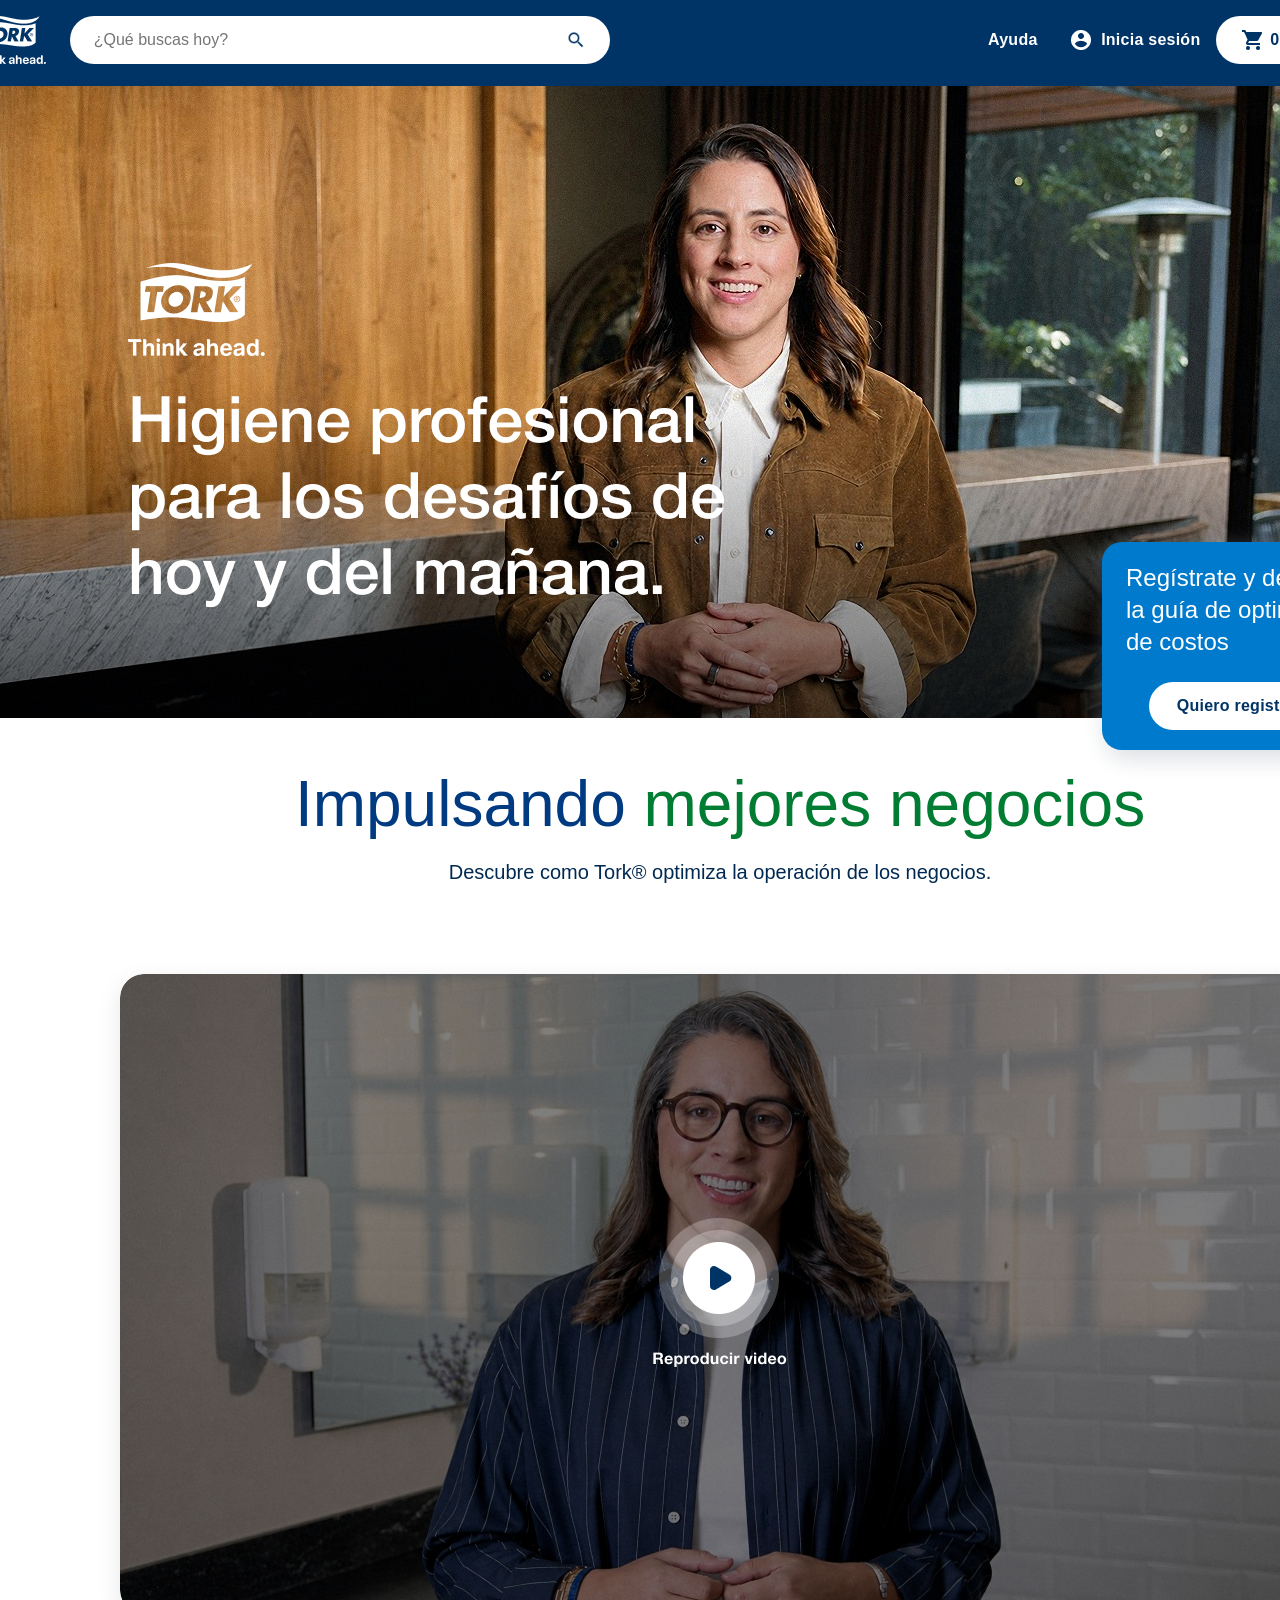
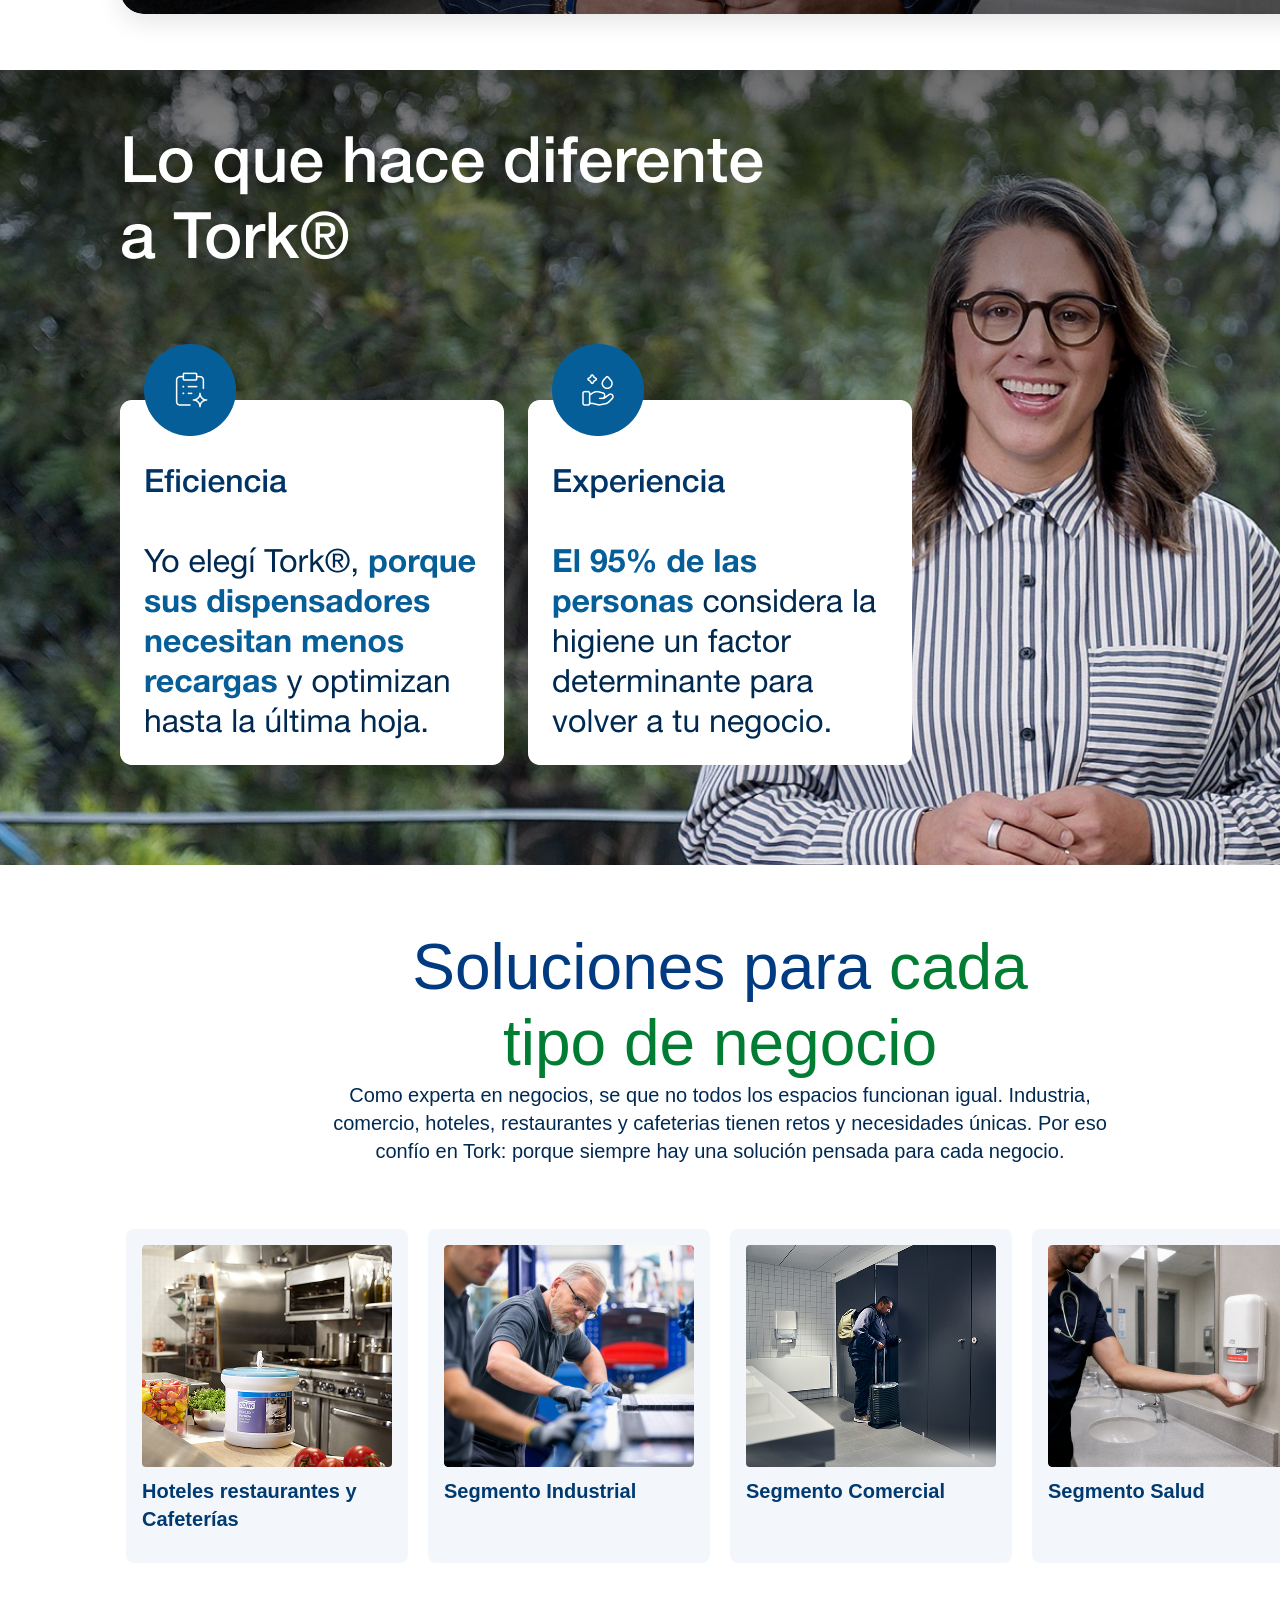
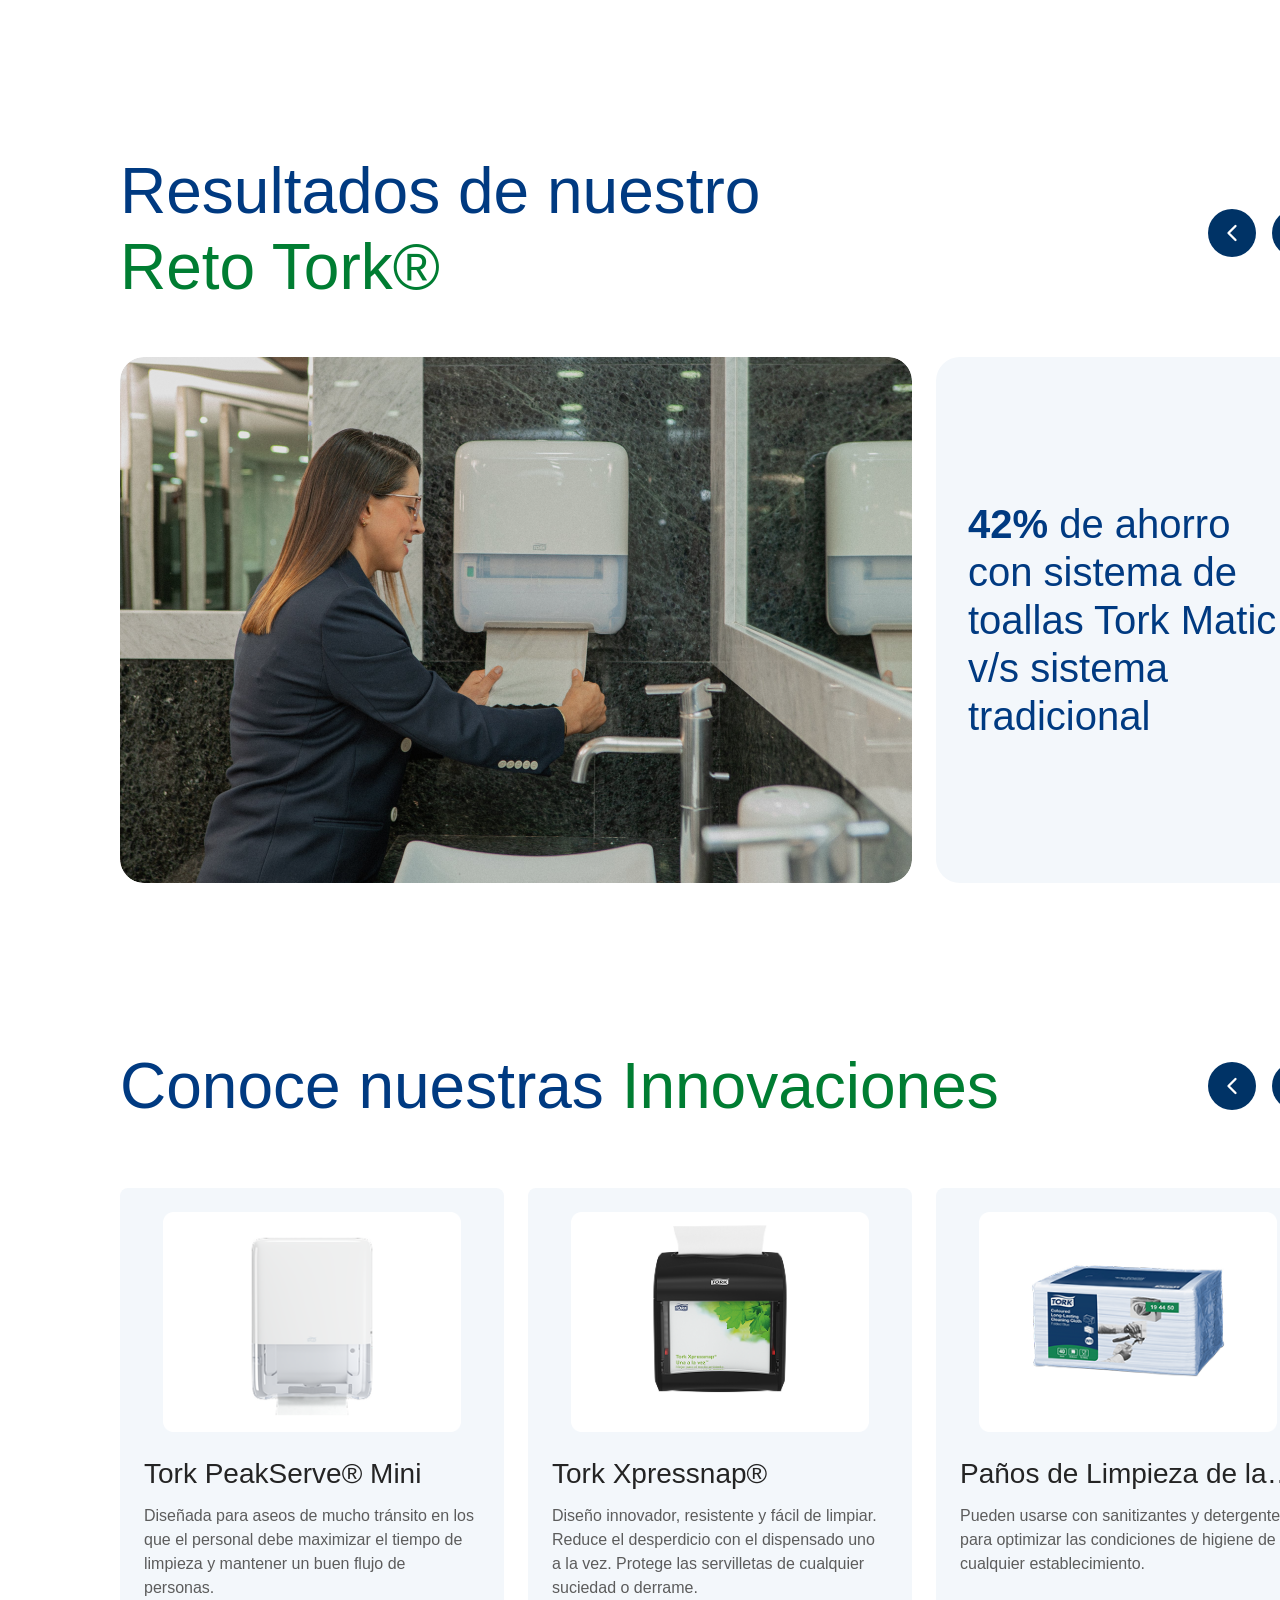
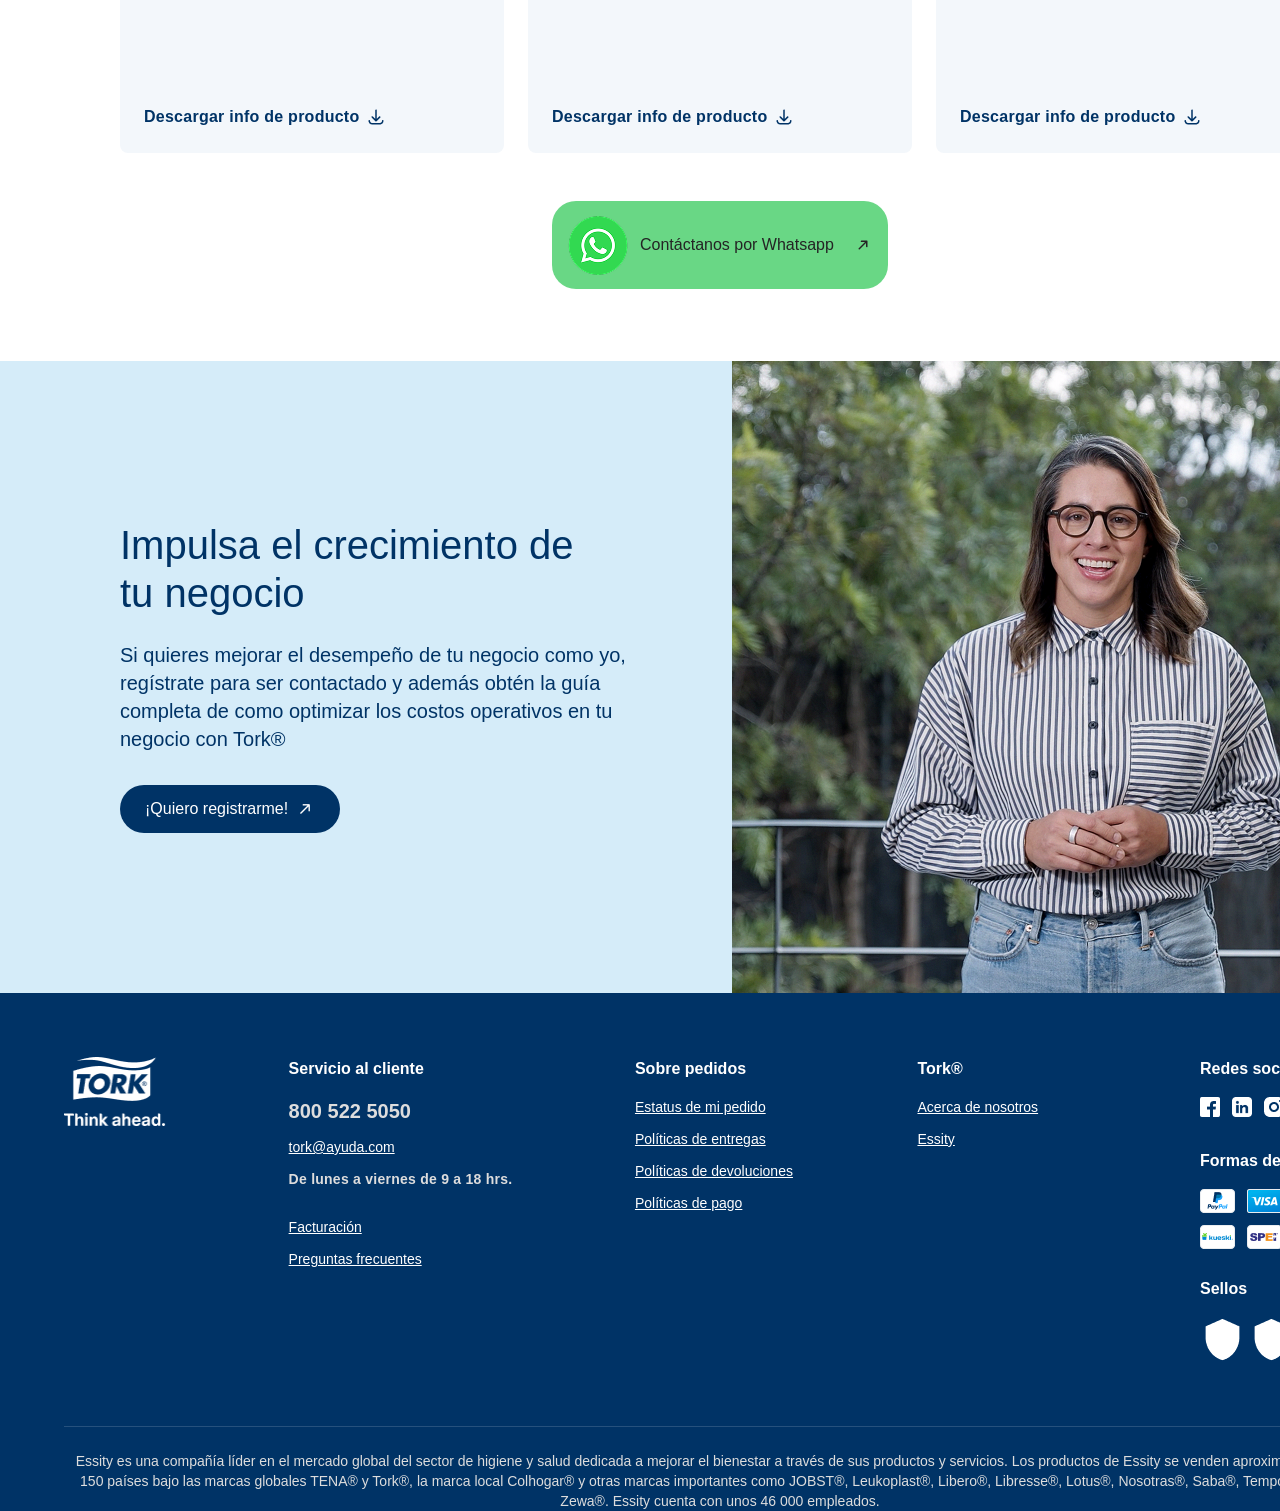
==== index.html @ 1958d0df "estoy adaptando el headear para dispositivos moviles con css" ====
<!DOCTYPE html>
<html lang="es">
<head>
    <meta charset="UTF-8">
    <meta name="viewport" content="width=device-width, initial-scale=1.0">
    <title>Tork®</title>
    <link rel="stylesheet" href="css/styles.css">
</head>

<body>
  <div class="page-wrapper">
    
    <header class="main-header">
      <div class="header-container">
        
        <button class="menu-btn" aria-label="Abrir menú">
      <img src="assets/menu.png" alt="menu">
     </button>
        <a href="#" class="logo-container">
          <img src="assets/Union.png" alt="Tork Logo" class="logo-img logo-desktop">
          <img src="assets/Logotipo.png" alt="Tork" class="logo-img logo-mobile">
        </a>


        <div class="search-bar">
          <input type="text" placeholder="¿Qué buscas hoy?">
          <button type="button" class="search-btn"></button>
          <img src="assets/search.png" class="search-icon-img">
        </div>

        <nav class="header-actions">
          <a href="#ayuda" class="action-link help-link">Ayuda</a>
              <a href="#login" class="action-link login-link">
        <img src="assets/account_circle.png" alt="User"class="login-icon-img"><span>Inicia sesión</span></a>
          <a href="#carrito" class="cart-btn">
            <img src="assets/Vector.png" alt="Cart" class="cart-icon-img">
            <span class="cart-count">0</span>
          </a>
        </nav>
      </div>
    </header>

    <main>
      <h1 class="visually-hidden">Tork-Higiene profesional para los desafíos de hoy y del mañana</h1>

   <div class="countdown-mobile">
    <p class="countdown-mobile__text">
        Regístrate y descarga la guía de optimización de costos
    </p>

    <a href="#" class="countdown-mobile__btn">
        Quiero registrarme
    </a>
</div>
<section class="hero-section">
    <div class="hero-container">

        <img src="assets/Group 1.png"
        alt="Hero"
        class="hero-img hero-desktop">

        <img src="assets/media1movil.png"
        alt="Hero móvil"
        class="hero-img hero-mobile">

    </div>
</section>

        <div class="countdown-card">
          <p class="countdown-text">Regístrate y descarga la guía de optimización de costos</p>
          <a href="#" class="btn-register btn-registrer"><span>Quiero registrarme</span></a>
        </div>

      <section class="video-section">
        <div class="video-container-box">
          
          <div class="intro-text-block">
            <h2 class="intro-title">Impulsando <span class="highlight-green">mejores negocios</span></h2>
            <p class="intro-subtitle">Descubre como Tork® optimiza la operación de los negocios.</p>
          </div>

          <div class="video-image-wrapper">
            <img src="assets/video.png" alt="Video Tork" class="video-thumbnail">
          </div>

        </div>
      </section>

      <!-- 3. FEATURES SECTION -->
      <section class="features-section">
        <div class="features-container">
          <img src="assets/[3] modulo.png" alt="Lo que hace diferente a Tork" class="features-img">
        </div>
      </section>

      <!-- 4. SOLUTIONS SECTION -->
      <section class="solutions-section">
        <div class="solutions-container">
          <div class="solutions-header">
            <h2 class="solutions-title">Soluciones para <span class="text-green">cada <br> tipo de negocio</span></h2>
            <p class="solutions-subtitle">
              Como experta en negocios, se que no todos los espacios funcionan igual. Industria, comercio, hoteles, restaurantes y cafeterias tienen retos y necesidades únicas. Por eso confío en Tork: porque siempre hay una solución pensada para cada negocio.
            </p>
          </div>
          <div class="solutions-grid" aria-label="Segmentos de negocio">
            <article class="solution-card">
              <img class="solution-card__image" src="assets/Segmento HoReCa 1.png" alt="Cocina profesional con dispensador Tork">
              <h3>Hoteles restaurantes y Cafeterías</h3>
            </article>
            <article class="solution-card">
              <img class="solution-card__image" src="assets/img.png" alt=" Operario trabajando en un segmento industrial">
              <h3>Segmento Industrial</h3>
            </article>
            <article class="solution-card">
              <img class="solution-card__image" src="assets/Segmento Comercial 3.png" alt="Baño de un negocio comercial">
              <h3>Segmento Comercial</h3>
            </article>
            <article class="solution-card">
              <img class="solution-card__image" src="assets/LimpiarManos.png" alt="Profesional de salud usando un dispensador">
              <h3>Segmento Salud</h3>
            </article>
          </div>
        </div>
      </section>
            
      <!-- 5. RESULTS SECTION -->
<section class="results-section">
  <div class="results-container">
    <div class="results-header">
      <h2 class="results-title">Resultados de nuestro<br><span>Reto Tork®</span></h2>
      <div class="results-controls" aria-label="Controles de resultados">
        <button class="results-control" type="button" aria-label="Resultado anterior">
          <svg class="results-control-icon" viewBox="0 0 24 24" fill="none">
            <path d="M15 18L9 12L15 6" stroke="currentColor" stroke-width="2" stroke-linecap="round" stroke-linejoin="round"/>
          </svg>
        </button>
        <button class="results-control results-control--next" type="button" aria-label="Resultado siguiente">
          <svg class="results-control-icon" viewBox="0 0 24 24" fill="none">
            <path d="M15 18L9 12L15 6" stroke="currentColor" stroke-width="2" stroke-linecap="round" stroke-linejoin="round"/>
          </svg>
        </button>
      </div>
    </div>

    <article class="results-card" id="resultsCard">
      <img class="results-card-image" id="resultsImage" src="assets/ResultadosImagen.png" alt="Persona usando un dispensador Tork en un baño">
      <div class="results-card-content" id="resultsContent">
        <p><strong>42%</strong> de ahorro<br>con sistema de<br>toallas Tork Matic<br>v/s sistema<br>tradicional</p>
      </div>
    </article>
  </div>
</section>

<!-- 6. INNOVATIONS SECTION -->
<section class="innovations-section">
  <div class="innovations-container">
    <div class="innovations-header">
      <h2 class="innovations-title">Conoce nuestras <span class="text-green">Innovaciones</span></h2>
      <div class="innovations-controls" aria-label="Controles de innovaciones">
        <button class="innovations-control" type="button" aria-label="Anterior">
          <svg class="innovations-control-icon" viewBox="0 0 24 24" fill="none">
            <path d="M15 18L9 12L15 6" stroke="currentColor" stroke-width="2" stroke-linecap="round" stroke-linejoin="round"/>
          </svg>
        </button>
        <button class="innovations-control innovations-control--next" type="button" aria-label="Siguiente">
          <svg class="innovations-control-icon" viewBox="0 0 24 24" fill="none">
            <path d="M15 18L9 12L15 6" stroke="currentColor" stroke-width="2" stroke-linecap="round" stroke-linejoin="round"/>
          </svg>
        </button>
      </div>
    </div>
    
    <div class="innovations-viewport">
    <div class="innovations-grid">
      <article class="innovation-card">
        <img class="innovation-card__image" src="assets/TorkPeakServe.png" alt="Tork PeakServe Mini">
        <h3 class="innovation-card__title">Tork PeakServe® Mini</h3>
        <p class="innovation-card__desc">Diseñada para aseos de mucho tránsito en los que el personal debe maximizar el tiempo de limpieza y mantener un buen flujo de personas.</p>
        <a href="#" class="innovation-card__link">
          Descargar info de producto
          <img src="assets/Download, Save, Upload.png" alt="" class="innovation-card__link-icon">
        </a>
      </article>

      <article class="innovation-card">
        <img class="innovation-card__image" src="assets/XpressnapR.png" alt="Tork Xpressnap">
        <h3 class="innovation-card__title">Tork Xpressnap®</h3>
        <p class="innovation-card__desc">Diseño innovador, resistente y fácil de limpiar. Reduce el desperdicio con el dispensado uno a la vez. Protege las servilletas de cualquier suciedad o derrame.</p>
        <a href="#" class="innovation-card__link">
          Descargar info de producto
          <img src="assets/Download, Save, Upload.png" alt="" class="innovation-card__link-icon">
        </a>
      </article>

      <article class="innovation-card">
        <img class="innovation-card__image" src="assets/PañosLimpieza.png" alt="Paños de limpieza de larga duración">
        <h3 class="innovation-card__title">Paños de Limpieza de larga duración</h3>
        <p class="innovation-card__desc">Pueden usarse con sanitizantes y detergentes para optimizar las condiciones de higiene de cualquier establecimiento.</p>
        <a href="#" class="innovation-card__link">
          Descargar info de producto
          <img src="assets/Download, Save, Upload.png" alt="" class="innovation-card__link-icon">
        </a>
      </article>

      <article class="innovation-card">
        <img class="innovation-card__image" src="assets/DispensadorDeJabones.png" alt="Dispensador de jabones">
        <h3 class="innovation-card__title">Dispensador de jabones</h3>
        <p class="innovation-card__desc">Puede utilizarse con una gran variedad de jabones y sanitizantes Tork® que vienen en higiénicos envases sellados para satisfacer las necesidades de nuestros clientes.</p>
        <a href="#" class="innovation-card__link">
          Descargar info de producto
          <img src="assets/Download, Save, Upload.png" alt="" class="innovation-card__link-icon">
        </a>
      </article>

      <article class="innovation-card">
  <img class="innovation-card__image" src="assets/OptiServe.png" alt="Tork OptiServe">
  <h3 class="innovation-card__title">Tork OptiServe®</h3>
  <p class="innovation-card__desc">Su sistema sin core minimiza el desperdicio, simplifica la reposición y optimiza el almacenamiento y transporte. Menos interrupciones, menos residuos, más agilidad operativa.</p>
  <a href="#" class="innovation-card__link">
    Descargar info de producto
    <img src="assets/Download, Save, Upload.png" alt="" class="innovation-card__link-icon">
  </a>
</article>


    </div>
  </div>

    <a href="https://wa.me/" target="_blank" class="whatsapp-btn">
      <img src="assets/image 1.png" alt="" class="whatsapp-btn__icon">
      <span>Contáctanos por Whatsapp</span>
      <img src="assets/Arrow.png" alt="" class="whatsapp-btn__arrow">
    </a>
  </div>
</section>

  <!-- 7. GROWTH / REGISTER SECTION -->
<section class="growth-section">
  <div class="growth-text" id="growthFormState">
    <h2 class="growth-title">Impulsa el crecimiento de<br>tu negocio</h2>
    <p class="growth-desc">Si quieres mejorar el desempeño de tu negocio como yo, regístrate para ser contactado y además obtén la guía completa de como optimizar los costos operativos en tu negocio con Tork®</p>
    <a href="#" class="growth-cta" id="growthCtaBtn">
      <span class="growth-cta__text">¡Quiero registrarme!</span>
      <img src="assets/up-right.png" alt="" class="growth-cta__arrow">
    </a>
  </div>

  <div class="growth-text growth-text--thanks" id="growthThanksState" hidden>
    <h2 class="growth-title">¡Gracias por<br>registrarte!</h2>
  </div>

  <div class="growth-image-wrapper">
    <img src="assets/Foto Artículo Registro. 1@2x.png" alt="Persona sonriendo, fondo con vegetación" class="growth-image">
  </div>

  <div class="growth-overlay" id="growthOverlay" hidden>
    <div class="growth-modal" id="growthModal">
      <button type="button" class="growth-modal__close" id="growthModalClose" aria-label="Cerrar">&times;</button>

      <h3 class="growth-modal__title">Completa tus datos para acceder al contenido completo.</h3>

      <form class="growth-form" id="growthForm">
        <div class="growth-form__row">
          <label class="growth-form__field">
            <input type="text" name="nombre" id="fieldNombre" placeholder="Nombre" required>
            <small class="growth-form__error" id="errorNombre"></small>
          </label>
          <label class="growth-form__field">
            <input type="text" name="apellido" id="fieldApellido" placeholder="Apellido" required>
            <small class="growth-form__error" id="errorApellido"></small>
          </label>
        </div>

        <label class="growth-form__field growth-form__field--full">
            <input
             type="tel"
            name="celular"
            id="fieldCelular"
            placeholder="Celular"
            inputmode="numeric"
            pattern="[0-9]*"
            maxlength="15"
            required
            >
          <small class="growth-form__error" id="errorCelular"></small>
        </label>

        <label class="growth-form__field growth-form__field--full">
          <input type="email" name="email" id="fieldEmail" placeholder="Correo empresarial" required>
          <small class="growth-form__error" id="errorEmail"></small>
        </label>

        <label class="growth-form__checkbox">
          <input type="checkbox" id="fieldHabeasData" required>
          <span>Al enviar el formulario, acepto la política de <a href="#" target="_blank">Habeas Data</a></span>
        </label>

        <button type="submit" class="growth-form__submit">
          Registrarme
          <img src="assets/up-right.png" alt="" class="growth-form__submit-arrow">
        </button>
      </form>
    </div>
  </div>
</section>
    
    </main>

    <footer class="main-footer">
  <div class="footer-top">
    <div class="footer-brand">
      <img src="assets/Module Logo2.png" alt="Tork Logo" class="footer-logo">
    </div>

    <div class="footer-column">
      <h4 class="footer-column__title">Servicio al cliente</h4>
      <p class="footer-phone">800 522 5050</p>
      <a href="mailto:tork@ayuda.com" class="footer-link">tork@ayuda.com</a>
      <p class="footer-hours">De lunes a viernes de 9 a 18 hrs.</p>
      <a href="#" class="footer-link footer-link--spaced">Facturación</a>
      <a href="#" class="footer-link">Preguntas frecuentes</a>
    </div>

    <div class="footer-column">
      <h4 class="footer-column__title">Sobre pedidos</h4>
      <a href="#" class="footer-link">Estatus de mi pedido</a>
      <a href="#" class="footer-link">Políticas de entregas</a>
      <a href="#" class="footer-link">Políticas de devoluciones</a>
      <a href="#" class="footer-link">Políticas de pago</a>
    </div>

    <div class="footer-column">
      <h4 class="footer-column__title">Tork®</h4>
      <a href="#" class="footer-link">Acerca de nosotros</a>
      <a href="#" class="footer-link">Essity</a>
    </div>

    <div class="footer-column">
      <h4 class="footer-column__title">Redes sociales</h4>
      <div class="footer-social">
        <a href="#" aria-label="Facebook"><img src="assets/Facebook.png" alt="Facebook"></a>
        <a href="#" aria-label="LinkedIn"><img src="assets/Linkedln.png" alt="LinkedIn"></a>
        <a href="#" aria-label="Instagram"><img src="assets/Instagram.png" alt="Instagram"></a>
      </div>

      <h4 class="footer-column__title footer-column__title--spaced">Formas de pago</h4>
      <div class="footer-payments">
        <img src="assets/Card_Paypal.png" alt="PayPal">
        <img src="assets/Visa.png" alt="Visa">
        <img src="assets/Frame.png" alt="Mastercard">
        <img src="assets/Amex.png" alt="American Express">
      </div>
        <div class="footer-payments footer-payments--spaced">
    <img src="assets/Kueski.png" alt="Kueski">
    <img src="assets/SPEI.png" alt="SPEI">
    <img src="assets/Oxxo Pay.png" alt="OXXO Pay">
    <img src="assets/Mercado_pago.png" alt="Mercado Pago">
  </div>

  <h4 class="footer-column__title footer-column__title--spaced">Sellos</h4>
  <div class="footer-seals">
    <img src="assets/shield.png" alt="Sello de confianza 1">
    <img src="assets/shield.png" alt="Sello de confianza 2">
    <img src="assets/shield.png" alt="Sello de confianza 3">
  </div>
    </div>
  </div>

<div class="footer-bottom">
  <p class="footer-copy">Essity es una compañía líder en el mercado global del sector de higiene y salud dedicada a mejorar el bienestar a través de sus productos y servicios. Los productos de Essity se venden aproximadamente en 150 países bajo las marcas globales TENA® y Tork®, la marca local Colhogar® y otras marcas importantes como JOBST®, Leukoplast®, Libero®, Libresse®, Lotus®, Nosotras®, Saba®, Tempo®, Vinda® y Zewa®. Essity cuenta con unos 46 000 empleados.</p>
</div>
</footer>
  </div> 

  <script src="js/app.js"></script>
</body>
</html>
---- css/styles.css ----
:root {
  --primary-blue: #003366; 
  --text-white: #ffffff;
  --text-gray: #dddddd;
  --bg-light: #f8f9fa;
  --transition: all 0.3s ease;
  --page-max-width: 1440px;
  --header-height: 86px;
  --gutter-desktop: 0px;
}

* {
  margin: 0;
  padding: 0;
  box-sizing: border-box;
}
.visually-hidden {
  position: absolute;
  width: 1px;
  height: 1px;
  padding: 0;
  margin: -1px;
  overflow: hidden;
  clip: rect(0, 0, 0, 0);
  white-space: nowrap;
  border: 0;
}
html,
body{
  width: 100%;
  min-height: 100%;
  background-color: var(--primary-blue);
  font-family: 'Helvetica Neue', Helvetica, Arial, sans-serif;
}
font

body {
  margin: 0;
  padding: 0;
  min-height: 100vh;
  overflow-x: hidden;
}



.page-wrapper {
  width: 100%;
  min-width: var(--page-max-width);
  max-width: var(--page-max-width);
  min-height: 100vh;
  position: relative;
  background-color: var(--primary-blue);
  overflow: visible;
  margin: 0 auto;
}

/* ==================
   ESTILOS DEL HEADER
   ================== */

  
   .main-header {
  position: fixed;
  top: 0;
  left: 50%;
  transform: translateX(-50%);
  width: var(--page-max-width);
  height: var(--header-height);
  background-color: var(--primary-blue);
  z-index: 1000;
  opacity: 1;
  margin: 0;
}

.header-container{
    width:100%;
    height:56px;
    padding:8px 16px;

    display:flex;
    align-items:center;

    position:relative;
}


.logo-container {
  position: absolute;
  top: 16px;
  left: 3.8%;
  display: inline-block;
  line-height: 0;
}

.logo-img {
width: 71px;
height: 48px;
object-fit: contain;
opacity: 1;
}

.search-bar {
  position: absolute;
  top: 16px;
  left: 10.4%;;
  width: 37.5%;
  max-width: 540px;
  height: 48px;
  background-color: #FFFFFF;
  border-radius: 48px;
  padding: 12px 24px;
  display: flex;
  justify-content: space-between;
  align-items: center;
  opacity: 1;
}

.search-bar input {
  border: none;
  outline: none;
  width: 85%;
  font-size: 1rem;
  color: #8F8F8F;
  background: transparent;
}

.search-icon-img {
width: 20px;
height: 20px;
object-fit: contain;
}

.search-btn {
  background: none;
  border: none;
  cursor: pointer;
  font-size: 1.1rem;
  color: var(--primary-blue);
  display: flex;
  align-items: center;
  justify-content: center;
}


.header-actions {
  position: absolute;
  top: 16px;
  right: 3.8%;
  display: flex;
  align-items: center;
}

.action-link {
  height: 48px;
  opacity: 1;
  border-radius: 100px;
  padding: 12px 16px;
  color: var(--text-white);
  text-decoration: none;
  font-family: 'Helvetica Neue', Helvetica, Arial, sans-serif;
  font-weight: 700;
  font-size: 16px;
  line-height: 24px;
  letter-spacing: 0.25px;
  white-space: nowrap;
  display: flex;
  align-items: center;
  justify-content: center;
  transition: var(--transition);
}


.action-link.help-link {
  width: 81px;
}

.action-link.login-link {
  width: 163px;
  gap: 8px;
}
.action-link:hover {
  background-color: rgba(255, 255, 255, 0.1);
}

.login-icon-img {
  width: 24px;
  height: 24px;
  object-fit: contain;
}

.action-link.login-link {
  width: 163px;
  gap: 8px;
  padding: 12px 12px;
}

.cart-btn {
  width: 89px;
  height: 48px;
  opacity: 1;
  background-color: #FFFFFF;
  border-radius: 100px;
  padding: 12px 24px;
  gap: 8px;
  text-decoration: none;
  color: var(--primary-blue);
  display: flex;
  align-items: center;
  justify-content: center;
  transition: var(--transition);
}

.cart-icon-img {
  width: 20px;
  height: 20px;
  object-fit: contain;
}

.cart-count {
  font-family: 'Helvetica Neue', Helvetica, Arial, sans-serif;
  font-weight: 700;
  font-size: 16px;
  line-height: 24px;
}

.cart-btn:hover {
  background-color: #FFFFFF;
}

.hero-section {
  position: relative;
  width: 100%;
  margin-top: var(--header-height);
  display: flex;
  justify-content: center;
  background-color: var(--primary-blue);
  overflow: visible;
}

.hero-container {
  position: relative;
  width: 100%;
  max-width: 1440px;
  min-height: 632px;
  line-height: 0;
}

.hero-img {
  display: block;
  width: var(--page-max-width);
  height: 632px;
  margin: 0 auto;
  object-fit: cover;
}


/* ===================
  TARJETA DE REGISTRO 
   =================== */
.countdown-card {
  position: absolute;
  width: 298px;
  height: 208px;
  top: 456px;
  left: 1102px;
  opacity: 1;
  border-radius: 20px;
  background: #007ACC;
  padding-top: 20px;
  padding-right: 24px;
  padding-bottom: 20px;
  padding-left: 24px;
  box-shadow: 6px 6px 24px 0px #E3F0FF52, 
              6px 6px 24px 0px #00000029;
  display: flex;
  flex-direction: column;
  align-items: flex-start;
  justify-content: space-between;
  z-index: 10;
  box-sizing: border-box;
}

.countdown-text {
  width: 250px;
  height: 96px;
  color: var(--text-white);
  font-family: 'Helvetica Neue', Helvetica, Arial, sans-serif;
  font-weight: 400;
  font-size: 24px;
  line-height: 32px;
  letter-spacing: 0%;
  text-align: left;
  margin: 0;
}

.btn-registrer {
  width: 204px;
  height: 48px;
  opacity: 1;
  border-radius: 28px;
  background: #FFFFFF;
  padding-top: 12px;
  padding-right: 16px;
  padding-bottom: 12px;
  padding-left: 16px;
  text-decoration: none;
  display: inline-flex;
  align-items: center;
  justify-content: center;
  margin: 0 auto;
  cursor: pointer;
}


.btn-registrer span {
  display: inline-block;
  width: 149px;
  height: 24px;
  line-height: 24px;
  text-align: center;
  color: #003366;
  font-family: 'Helvetica Neue', Helvetica, Arial, sans-serif;
  font-weight: 700;
  font-size: 16px;
  letter-spacing: 0.25px;
}

/* ============================
  SECCIÓN VIDEO & TEXTO INTRO
   ============================== */

  .video-section {
  width: 100%;
  background-color: #ffffff;
  display: flex;
  justify-content: center;
  padding: 0 0 56px 0; 
}

.video-container-box {
  width: 100%;
  max-width: 1440px; 
  display: flex;
  flex-direction: column;
  align-items: center;
  padding: 48px 24px 0 24px;
}

.intro-text-block {
  text-align: center;
  margin-bottom: 40px; 
}

.intro-title {
  font-weight: 500;
  font-style: Medium; 
  font-size: 64px;
  line-height: 76px;
  letter-spacing: 0%;
  text-align: center;
  color: #003A81; 
  margin-bottom: 8px;
}

.intro-title .highlight-green {
  font-weight: 500;
  font-style: Medium;
  font-size: 64px;
  line-height: 76px;
  letter-spacing: 0%;
  text-align: center;
  color: #007D32; 
  background: none;
  display: inline;
  padding: 0;
}

.intro-subtitle {
font-family: 'Helvetica Neue', Helvetica, Arial, sans-serif;
  font-weight: 400;
  font-size: 20px;
  line-height: 28px;
  letter-spacing: 0%;
  text-align: center;
  color: #002952; 
  opacity: 1;
  width: 100%;
  max-width: 889px; 
  margin: 16px auto 0 auto; 
  display: block;
}

/* ========================
  CONTENEDOR DE LA IMAGEN 
   ======================== */
.video-image-wrapper {
  width: 100%;
  max-width: 1200px;
  height: 640px;    
  margin: 48px auto 0 auto; 
  border-radius: 24px; 
  opacity: 1;          
  overflow: hidden;    
  box-shadow: 0px 8px 24px rgba(0, 0, 0, 0.1); 
}

.video-thumbnail {
  display: block;
  width: 100%;
  height: 100%;
  object-fit: cover; 
}

/* =================
  SECCIÓN: FEATURES 
   ================= */
.features-section {
  width: 100%;
  height: 795px;             
  background: #F3F7FB;       
  display: flex;
  justify-content: center;
  align-items: center;       
  opacity: 1;                
}

.features-container {
  width: 100%;
  max-width: 1440px;         
  height: 100%;
  display: flex;
  justify-content: center;
  align-items: center;
}

.features-img {
  display: block;
  width: 100%;
  height: 100%;
  object-fit: cover;         
}

/* ==================
  SECCIÓN: SOLUTIONS
   ================== */
.solutions-section {
  width: 100%;
  height: 838px;             
  background-color: #ffffff;
  display: flex;
  justify-content: center;
  align-items: flex-start;
  padding: 64px 0 72px;              
}

.solutions-container {
  width: 100%;
  max-width: 1440px;
  display: flex;
  flex-direction: column;
  align-items: center;
  padding: 0 120px;
}

.solutions-header {
  text-align: center;
  width: 100%;
  max-width: 792px;
  margin-bottom: 64px;
  display: flex;
  flex-direction: column;
  align-items: center;
}

.solutions-title {
  max-width: 792px;
  font-family: 'Helvetica Neue', Helvetica, Arial, sans-serif;
  font-style: medium;
  font-weight: 500;
  font-size: 64px;
  line-height: 76px;
  letter-spacing: 0;
  align-items: center;
  color: #003A81;            
  margin-bottom: 0;
}

.solutions-title .text-green {
  color: #007D32; 
}

.solutions-subtitle {
  max-width: 888px;
  font-family: 'Helvetica Neue', Helvetica, Arial, sans-serif;
  font-weight: 400;
  font-size: 20px;
  line-height: 28px;
  letter-spacing: 0;
  text-align: center;
  color: #002952; 
  margin: 0;
}

.solutions-grid {
  width: 100%;
  max-width: 1188px;
  display: grid;
  grid-template-columns: repeat(4, 282px);
  gap: 20px;
  justify-content: center;
}

.solution-card {
  width: 282px;
  height: 334px;
  background: #f3f7fb;
  border-radius: 8px;
  padding: 16px 16px 24px;
  display: flex;
  flex-direction: column;
  gap: 10px;
}

.solution-card__image {
  display: block;
  width: 250px;
  height: 222px;
  border-radius: 4px;
  object-fit: cover;
  background-color: #dfeaf5;
}

.solution-card h3 {
  font-family: 'Helvetica Neue', Helvetica, Arial, sans-serif;
  font-size: 20px;
  font-weight: 700;
  line-height: 28px;
  color: #003a70;
  margin: 0;
}

/* ==================
  SECCIÓN: RESULTS
   ================== */
.results-section {
  width: 100%;
  height: 883px;
  background-color: #ffffff;
  display: flex;
  justify-content: center;
  padding: 50px 0 72px;
}

.results-container {
  width: 100%;
  max-width: 1440px;
  padding: 0 120px;
}

.results-header {
  width: 100%;
  height: 152px;
  margin: 0 0 52px;
  display: flex;
  justify-content: space-between;
  align-items: flex-start;
}

.results-title {
  width: 859px;
  height: 152px;
  opacity: 1;
  font-weight: 500;
  font-style: Medium;
  font-size: 64px;
  line-height: 76px;
  letter-spacing: 0%;
  text-align: left;
  color: #003A81;
  margin: 0;
}

.results-title span {
  color: #007D32;
}

.results-controls {
  display: flex;
  gap: 16px;
  padding-top: 56px;
}

.results-control {
  width: 48px;
  height: 48px;
  opacity: 1;
  gap: 10px;
  border-radius: 24px;
  padding: 10px;
  background: #003366;
  border: 0;
  display: flex;
  align-items: center;
  justify-content: center;
  cursor: pointer;
}

.results-control-icon {
  width: 32px;
  height: 32px;
  color: #ffffff;
  transform: rotate(0deg);
}


.results-control--next .results-control-icon {
  transform: rotate(180deg);
}

.results-card {
  width: 1176px;
  height: 526px;
  margin: 0;
  display: grid;
  grid-template-columns: 792px 1fr;
  gap: 24px;
  background-color: transparent;
  overflow: visible;
}

.results-card-image {
  width: 792px;
  height: 526px;
  opacity: 1;
  border-radius: 24px;
  object-fit: cover;
  object-position: left center;
  display: block;
}
.results-card-image,
.results-card-content {
  transition: opacity 0.25s ease;
}

.results-card--fading .results-card-image,
.results-card--fading .results-card-content {
  opacity: 0;
}

.results-card-content {
  width: auto;
  height: 526px;
  opacity: 1;
  gap: 10px;
  border-radius: 24px;
  background-color: #F3F7FB;
  display: flex;
  align-items: center;
  padding: 60px 32px;
}

.results-card-content p {
  width: 320px;
  height: auto;
  min-height: 241px;
  opacity: 1;
  font-weight: 400;
  font-style: Regular;
  font-size: 40px;
  line-height: 48px;
  letter-spacing: 0%;
  color: #003A81;
  margin: 0;
}

.results-card-content strong {
  font-weight: 700;
  font-style: Bold;
  font-size: 40px;
  line-height: 48px;
  letter-spacing: 0%;
}

/* ==================
  SECCIÓN: INNOVATIONS
   ================== */
.innovations-section {
  width: 100%;
  background-color: #ffffff;
  display: flex;
  justify-content: center;
  padding: 50px 0 72px;
}

.innovations-container {
  width: 100%;
  max-width: 1440px;
  padding: 0 120px;
}

.innovations-header {
  width: 100%;
  margin: 0 0 52px;
  display: flex;
  justify-content: space-between;
  align-items: center;
}

.innovations-title {
  width: 898px;
  height: 100px;
  opacity: 1;
  font-weight: 500;
  font-size: 64px;
  line-height: 100px;
  letter-spacing: 0%;
  vertical-align: middle;
  color: #003A81;
  margin: 0;
}

.innovations-title .text-green {
  color: #007D32;
}

.innovations-controls {
  display: flex;
  gap: 16px;
}

.innovations-control {
  width: 48px;
  height: 48px;
  border-radius: 24px;
  padding: 10px;
  background: #003366;
  border: 0;
  display: flex;
  align-items: center;
  justify-content: center;
  cursor: pointer;
}

.innovations-control-icon {
  width: 32px;
  height: 32px;
  color: #ffffff;
}

.innovations-control--next .innovations-control-icon {
  transform: rotate(180deg);
}

.innovations-viewport {
  width: calc(100% + 100px);
  overflow: hidden;
}

.innovations-grid {
  display: flex;
  gap: 24px;
  margin-bottom: 48px;
  overflow-x: auto;
  scroll-behavior: smooth;
  scrollbar-width: none; 
  -ms-overflow-style: none; 
}
.innovations-grid::-webkit-scrollbar {
  display: none;              
}

.innovation-card {
  width: 384px;
  height: auto;
  min-height: 565px;
  flex-shrink: 0;
  opacity: 1;
  border-radius: 8px;
  background: #F3F7FB;
  padding: 24px;
  display: flex;
  flex-direction: column;
  box-sizing: border-box;
}

.innovation-card__image {
  width: 100%;
  height: 220px;
  object-fit: contain;
  margin-bottom: 24px;
}


.innovation-card__title {
  width: 336px;
  height: 36px;
  overflow: hidden;
  white-space: nowrap;
  text-overflow: ellipsis;
  font-weight: 400;
  font-size: 28px;
  line-height: 36px;
  letter-spacing: 0%;
  color: #242424;
  margin: 0 0 12px;
}


.innovation-card__desc {
  width: 336px;
  height: auto;
  min-height: 96px;
  opacity: 1;
  font-weight: 400;
  font-size: 16px;
  line-height: 24px;
  letter-spacing: 0%;
  color: #5C5C5C;
  margin: 0;
}


.innovation-card__link {
  width: auto;
  height: 24px;
  opacity: 1;
  display: flex;
  align-items: center;
  gap: 8px;
  font-weight: 700;
  font-size: 16px;
  line-height: 24px;
  letter-spacing: 0.25px;
  text-align: center;
  color: #003366;
  text-decoration: none;
  margin-top: 16px;
  white-space: nowrap;
  margin-top: auto;
}

.innovation-card__link-icon {
  width: 18px;
  height: 18px;
}

.whatsapp-btn {
  width: 336px;
  height: 88px;
  opacity: 1;
  gap: 12px;
  border-radius: 24px;
  padding: 14px 16px;
  background: #44CD67CC;
  display: flex;
  align-items: center;
  justify-content: center;
  text-decoration: none;
  margin: 0 auto;
  box-sizing: border-box;
}

.whatsapp-btn__icon {
  width: 60px;
  height: 60px;
}

.whatsapp-btn span {
  font-family: 'Inter', Helvetica, Arial, sans-serif;
  font-weight: 500;
  font-size: 16px;
  line-height: 24px;
  letter-spacing: 0%;
  text-align: center;
  color: #242424;
}

.whatsapp-btn__arrow {
  width: 18px;
  height: 18px;
  margin-left: auto;
}

/* ==================
   SECCIÓN: GROWTH / REGISTER
   ================== */
.growth-section {
  width: 100%;
  max-width: 1440px;
  height: 632px;
  opacity: 1;
  background: #D5ECF9;
  margin: 0 auto;
  display: flex;
  align-items: stretch;
  overflow: hidden;
  position: relative;
}

.growth-text {
  flex: 1;
  display: flex;
  flex-direction: column;
  justify-content: center;
  padding: 0 60px 0 120px;
  box-sizing: border-box;
}

.growth-title {
  width: 516px;
  height: 96px;
  opacity: 1;
  font-family: 'Helvetica Neue', Helvetica, Arial, sans-serif;
  font-weight: 400;
  font-size: 40px;
  line-height: 48px;
  letter-spacing: 0%;
  color: #003366;
  margin: 0 0 24px;
}

.growth-desc {
  width: 516px;
  height: 112px;
  opacity: 1;
  font-family: 'Helvetica Neue', Helvetica, Arial, sans-serif;
  font-weight: 400;
  font-size: 20px;
  line-height: 28px;
  letter-spacing: 0%;
  vertical-align: middle;
  color: #003366;
  margin: 0 0 32px;
}
.growth-cta {
  display: inline-flex;
  align-items: center;
  justify-content: center;
  gap: 8px;
  width: 220px;
  height: 48px;
  opacity: 1;
  border-radius: 100px;
  padding: 14px 24px;
  background: #003366;
  text-decoration: none;
  box-sizing: border-box;
}

.growth-cta__text {
  width: 142px;
  height: 24px;
  opacity: 1;
  font-family: 'Helvetica Neue', Helvetica, Arial, sans-serif;
  font-weight: 400;
  font-size: 16px;
  line-height: 24px;
  letter-spacing: 0%;
  vertical-align: middle;
  color: #FFFFFF;
  white-space: nowrap;
}

.growth-cta__arrow {
  width: 20px;
  height: 20px;
  display: block;
}

.growth-image-wrapper {
  width: 708px;
  height: 632px;
  overflow: hidden;
}

.growth-image {
  width: 100%;
  height: 100%;
  object-fit: cover;
  display: block;
}

.growth-text--thanks {
  justify-content: center;
  align-items: center;
  text-align: center;
}

.growth-text--thanks .growth-title {
  width: 492px;
  height: 152px;
  opacity: 1;
  font-family: 'Helvetica Neue', Helvetic a, Arial, sans-serif;
  font-weight: 500;
  font-size: 64px;
  line-height: 76px;
  letter-spacing: 0%;
  text-align: center;
  color: #003366;
  margin: 0;
}

.growth-text[hidden] {
  display: none !important;
}

.growth-overlay {
  position: absolute;
  inset: 0;
  background: rgba(0, 0, 0, 0.6);
  backdrop-filter: blur(32px);
  -webkit-backdrop-filter: blur(32px);
  z-index: 20;
}

.growth-overlay[hidden] {
  display: none !important;
}

.growth-modal {
  position: absolute;  
  width: 708px;
  height: 632px;
  left: 732px;
  top: 0;
  opacity: 1;
  background: #D5ECF9;
  padding: 64px 80px;
  box-sizing: border-box;
  display: flex;
  flex-direction: column;
  justify-content: center;
}

.growth-modal__close {
  position: absolute;
  top: 16px;
  right: 16px;
  width: 32px;
  height: 32px;
  border: 0;
  background: transparent;
  font-size: 24px;
  line-height: 1;
  color: #003366;
  cursor: pointer;
}

.growth-modal__title {
  width: 612px;
  height: 76px;
  opacity: 1;
  font-family: 'Helvetica Neue', Helvetica, Arial, sans-serif;
  font-weight: 500;
  font-size: 32px;
  line-height: 120%;
  letter-spacing: 0%;
  color: #003366;
  margin: 0 0 32px;
}

.growth-form {
  display: flex;
  flex-direction: column;
  gap: 16px;
  max-width: 440px;
}

.growth-form__row {
  display: flex;
  gap: 24px;
}

.growth-form__field {
  flex: 1;
  display: flex;
  flex-direction: column;
}

.growth-form__field input {
  width: 294px;
  height: 48px;
  opacity: 1;
  border-width: 1px;
  border-style: solid;
  border-color: #B0C4D9;
  border-radius: 12px;
  padding: 12px 16px;
  box-sizing: border-box;
  font-size: 15px;
  font-family: 'Helvetica Neue', Helvetica, Arial, sans-serif;
  color: #003366;
  background: #ffffff;
}

.growth-form__field--full input {
  width: 612px;
}

.growth-form__field input.is-invalid {
  outline: 2px solid #D64545;   
}

.growth-form__error {
  color: #D64545;
  font-size: 12px;
  min-height: 16px;
  margin-top: 2px;
}

.growth-form__checkbox {
  display: flex;
  align-items: flex-start;
  gap: 8px;
  font-family: 'Helvetica Neue', Helvetica, Arial, sans-serif;
  font-size: 13px;
  color: #003366;
  margin-top: 4px;
}

.growth-form__checkbox input {
  margin-top: 3px;
}

.growth-form__checkbox a {
  color: #003366;
  font-weight: 700;
}

.growth-form__submit {
  display: flex;
  align-items: center;
  justify-content: center;
  gap: 8px;
  width: fit-content;
  height: 48px;
  border-radius: 100px;
  padding: 0 24px;
  background: #003366;
  color: #ffffff;
  border: 0;
  font-family: 'Helvetica Neue', Helvetica, Arial, sans-serif;
  font-weight: 700;
  font-size: 16px;
  cursor: pointer;
  margin-top: 12px;
}


.growth-form__submit-arrow {
  width: 18px;
  height: 18px;
}

/* ==================
   FOOTER
   ================== */
.main-footer {
  width: 1440px;
  height: 517px;
  opacity: 1;
  background: var(--primary-blue);
  display: flex;
  flex-direction: column;
  gap: 64px;
  padding: 64px 64px 24px;
  box-sizing: border-box;
  margin: 0 auto;
}

.footer-top {
  width: 1312px;
  height: 305px;
  display: flex;
  justify-content: space-between;
  opacity: 1;
}

.footer-brand {
  flex-shrink: 0;
}

.footer-logo {
  width: 102.0625px;
  height: 69px;
  opacity: 1;
  object-fit: contain;
}

.footer-column {
  display: flex;
  flex-direction: column;
  gap: 12px;
  min-width: 160px;
}

.footer-column__title {
  width: 139px;
  height: 24px;
  opacity: 1;
  font-family: 'Helvetica Neue', Helvetica, Arial, sans-serif;
  font-weight: 700;
  font-size: 16px;
  line-height: 24px;
  letter-spacing: 0;
  color: #ffffff;
  margin: 0 0 4px;
}
.footer-column__title--spaced {
  margin-top: 16px;
}

.footer-phone {
  font-family: 'Helvetica Neue', Helvetica, Arial, sans-serif;
  font-weight: 700;
  font-size: 20px;
  line-height: 28px;
  letter-spacing: 0px;
  color: #dddddd;
  margin: 0;
}

.footer-hours {
  font-family: 'Helvetica Neue', Helvetica, Arial, sans-serif;
  font-weight: 700;
  font-size: 14px;
  line-height: 20px;
  letter-spacing: 0.25px;
  color: #dddddd;
  margin: 0;
}

.footer-link {
  font-family: 'Helvetica Neue', Helvetica, Arial, sans-serif;
  font-size: 14px;
  line-height: 20px;
  color: #ffffff;
  text-decoration: underline;
}

.footer-link--spaced {
  margin-top: 16px;   
}

.footer-social,
.footer-payments {
  display: flex;
  gap: 12px;
  align-items: center;
}

.footer-social img {
  width: 20px;
  height: 20px;
}

.footer-payments img {
  width: 35px;
  height: 24px;
  opacity: 1;
}

.footer-bottom {
  border-top: 1px solid rgba(255, 255, 255, 0.15);
  padding-top: 24px;
  display: flex;
  justify-content: center;
}

.footer-copy {
  width: 1312px;
  height: 60px;
  opacity: 1;
  font-family: 'Helvetica Neue', Helvetica, Arial, sans-serif;
  font-weight: 400;
  font-size: 14px;
  line-height: 20px;
  letter-spacing: 0px;
  text-align: center;
  color: #dddddd;
  margin: 0;
}

.menu-btn{
    display: none;
}

.hero-desktop{
    display:block;
}

.hero-mobile{
    display:none;
}

.logo-desktop{
    display:block;
}

.logo-mobile{
    display:none;
}

.countdown-mobile{
    display:none;
}

/*=========================================
            HEADER MOBILE
=========================================*/
@media screen and (max-width:768px){

    :root{
        --header-height:56px;
    }

    .countdown-card{
    display:none;
}

        .help-link{
        display:none;
    }

    .login-link span{
        display:none;
    }

    .help-link{
    display:none;
    }

   .login-link span{
    display:none;
   }

.page-wrapper{
    width:100%;
    min-width:0;
    max-width:100%;
    overflow-x:hidden;
}


.main-header{
    width:100%;
    height:112px; 
    left:0;
    transform:none;
    background:#003366;
}

.hero-section{
    margin-top:112px;
}

    .hero-container{
    width:100%;
    max-width:100%;
    min-height:auto;
    height:auto;
    }

    .hero-img{
    width:100%;
    height:auto;
    display:block;
    }

    .logo-desktop{
    display:none;
}

.logo-mobile{
    display:block;
    width:105px;
    height:24px;
    object-fit:contain;
}

    .menu-btn{
        display:flex;
        align-items:center;
        justify-content:center;
        width:24px;
        height:24px;
        background:none;
        border:none;
        padding:0;
        cursor:pointer;
    }

    .menu-btn img{
        width:18px;
        height:16px;
        object-fit:contain;
    }

    .logo-container{
        position:static;
        margin-left:12px;
    }

    .logo-img{
        width:105px;
        height:24px;
    }

    .search-bar{
    position:absolute;
    top:64px;
    left:16px;
    width:calc(100% - 32px);
    height:40px;
}



.header-actions{
    position: static;
    width: 113px;
    height: 40px;
    display: flex;
    align-items: center;
    justify-content: space-between;
    gap: 16px;
    margin-left: auto;
    flex-shrink: 0;
}

.header-container{
    width:100%;
    height:56px;
    padding:8px 16px;
    display:flex;
    align-items:center;
    justify-content:space-between;
    box-sizing:border-box;
}

.login-link{
    width: 24px;
    height: 24px;
    min-width: 24px;
    padding: 0;
    display: flex;
    align-items: center;
    justify-content: center;
}

    .login-icon-img{
        width:24px;
        height:24px;
    }

.cart-btn{
    min-width: 73px;
    height: 40px;
    padding: 0 12px;
    border-radius: 28px;
    background: #ffffff;
    display: flex;
    align-items: center;
    justify-content: center;
    gap: 8px;
}

        .hero-desktop{
        display:none;
    }

    .hero-mobile{
        display:block;
        width:100%;
        height:auto;
        object-fit:cover;
    }

/*=========================================
        COUNTDOWN MOBILE
=========================================*/

    .countdown-mobile{
        display:flex;
        align-items:center;
        justify-content:space-between;

        width:100%;
        height:58px;

        padding:10px 12px 12px;
        gap:4px;

        background:#003366;
        box-sizing:border-box;
    }

    .countdown-mobile__text{
        width:194px;
        height:36px;

        margin:0;

        font-family:'Helvetica Neue', Helvetica, Arial, sans-serif;
        font-weight:500;
        font-size:12px;
        line-height:18px;

        color:#FFFFFF;
    }

    .countdown-mobile__btn{
        width:128px;
        height:28px;

        padding:6px 12px;
        border-radius:28px;

        background:#FFFFFF;
        color:#003366;

        display:flex;
        align-items:center;
        justify-content:center;

        font-family:'Helvetica Neue', Helvetica, Arial, sans-serif;
        font-size:12px;
        font-weight:700;

        text-decoration:none;
        box-sizing:border-box;
        white-space:nowrap;
    }
}
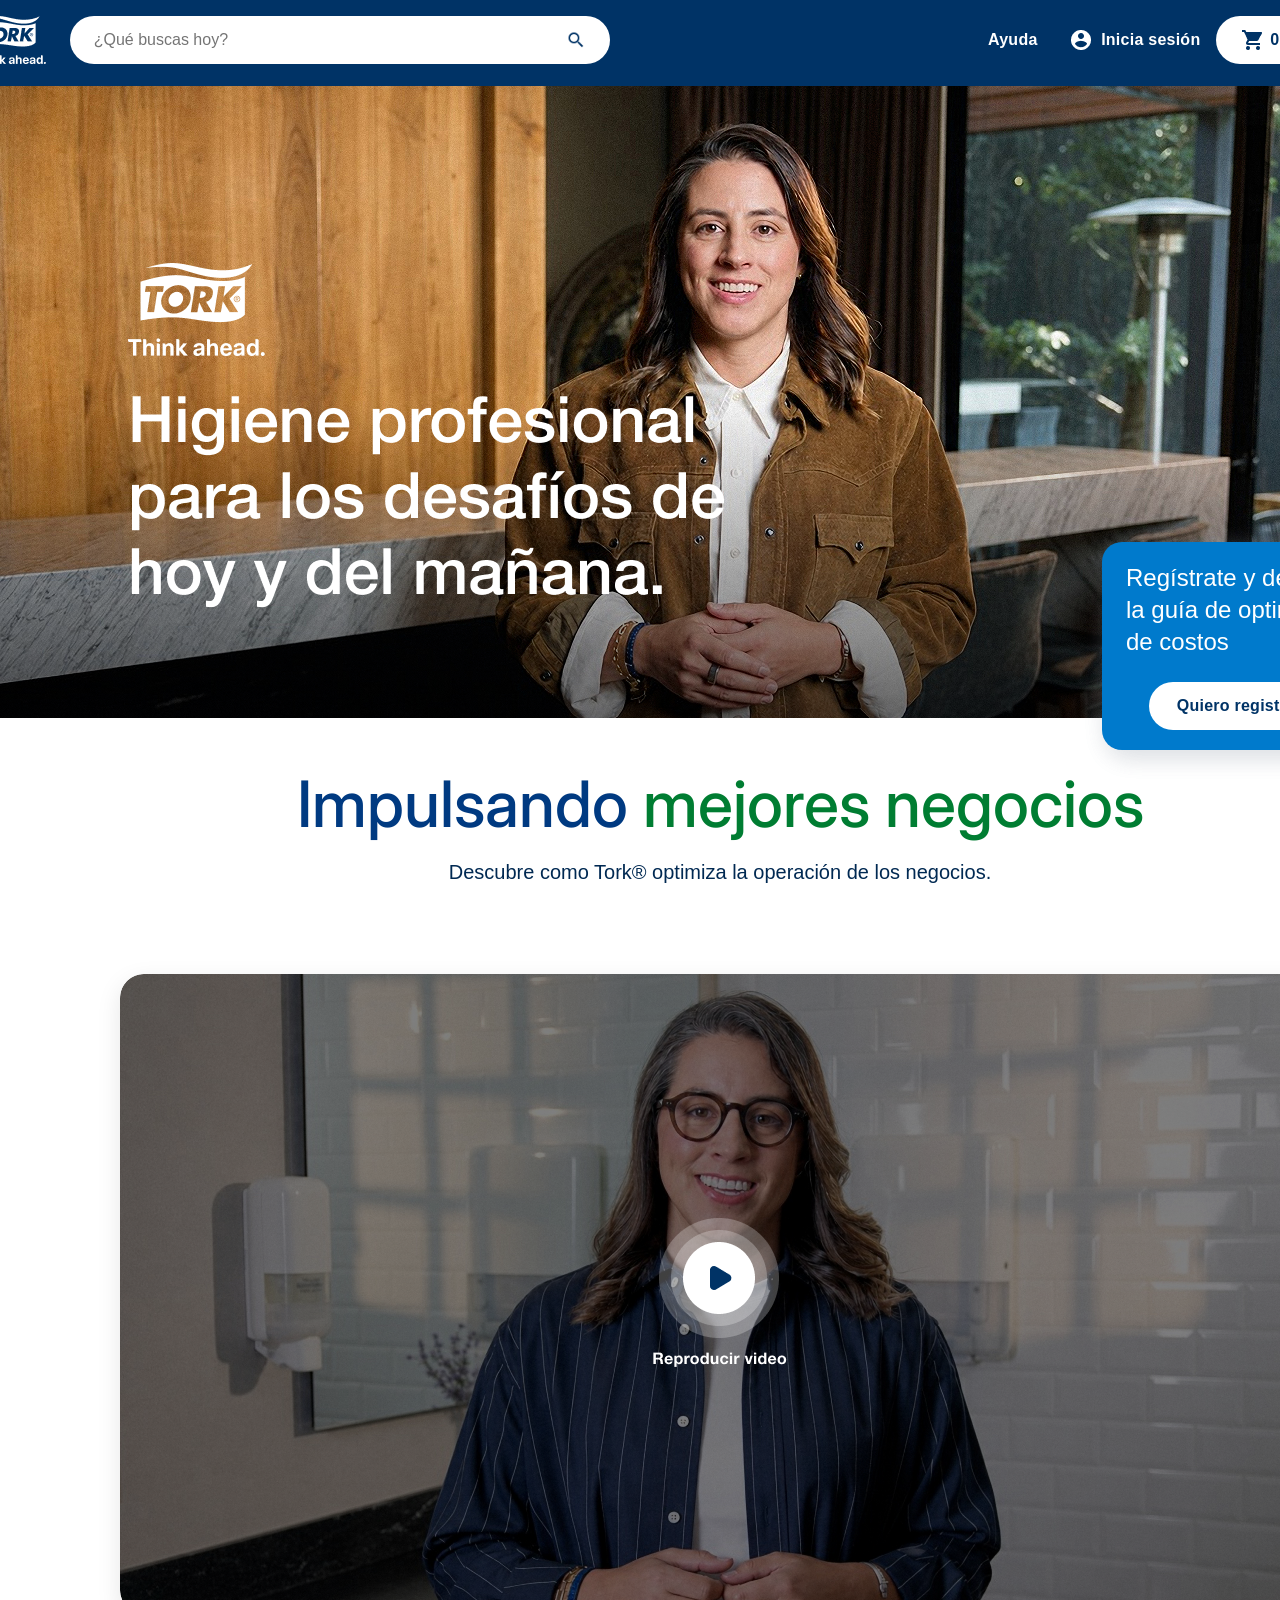
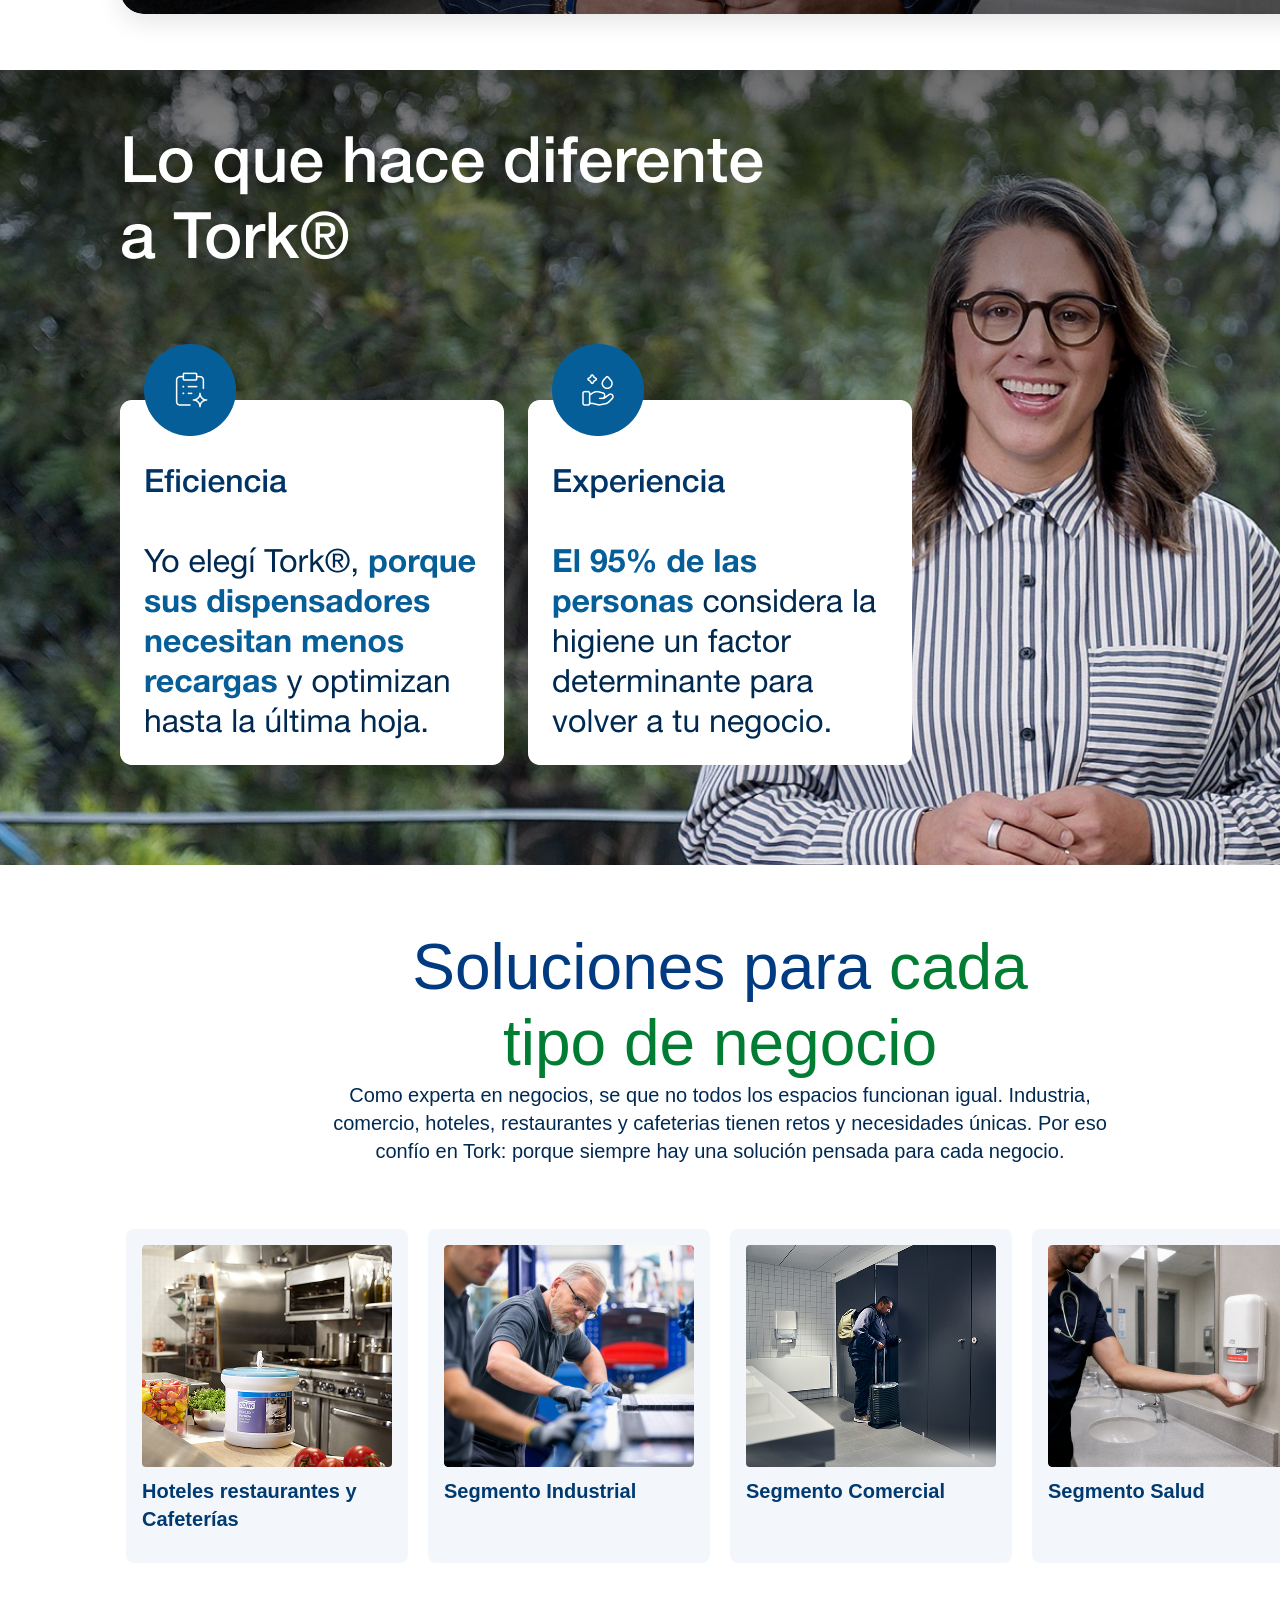
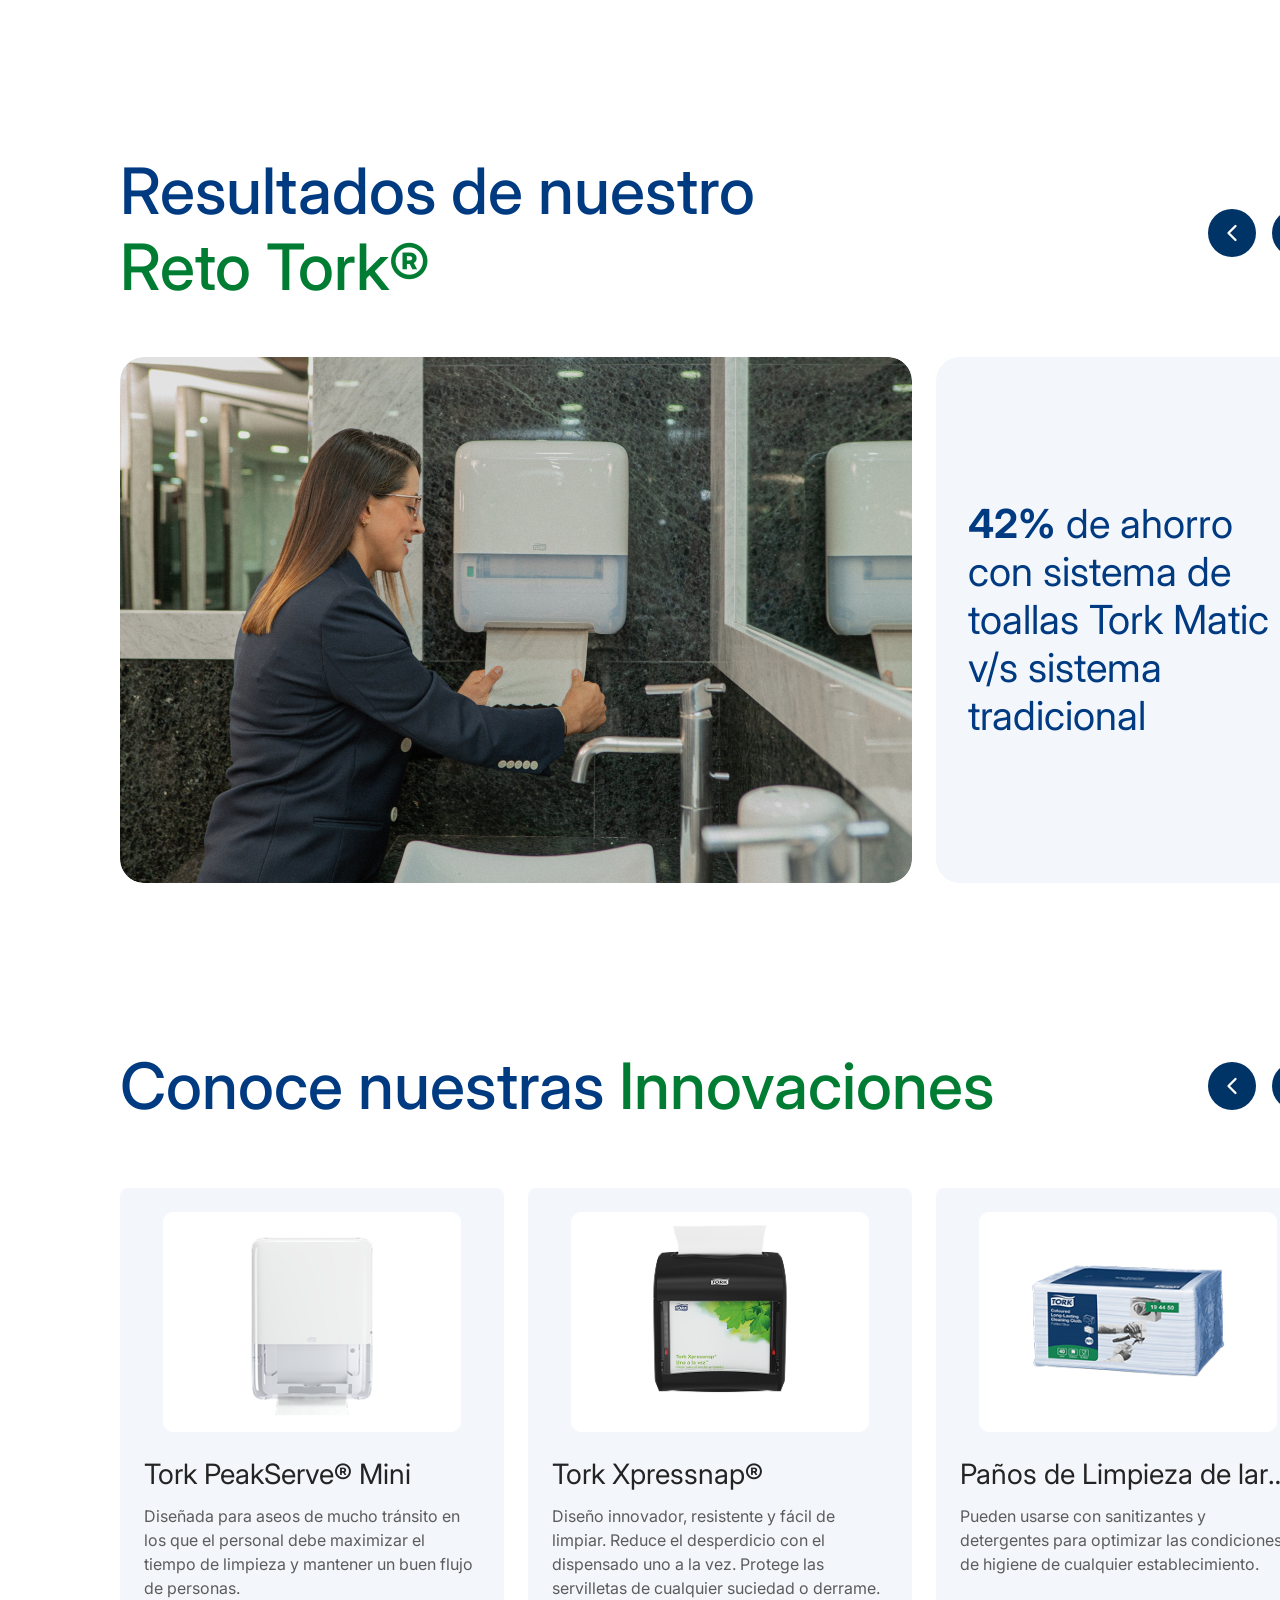
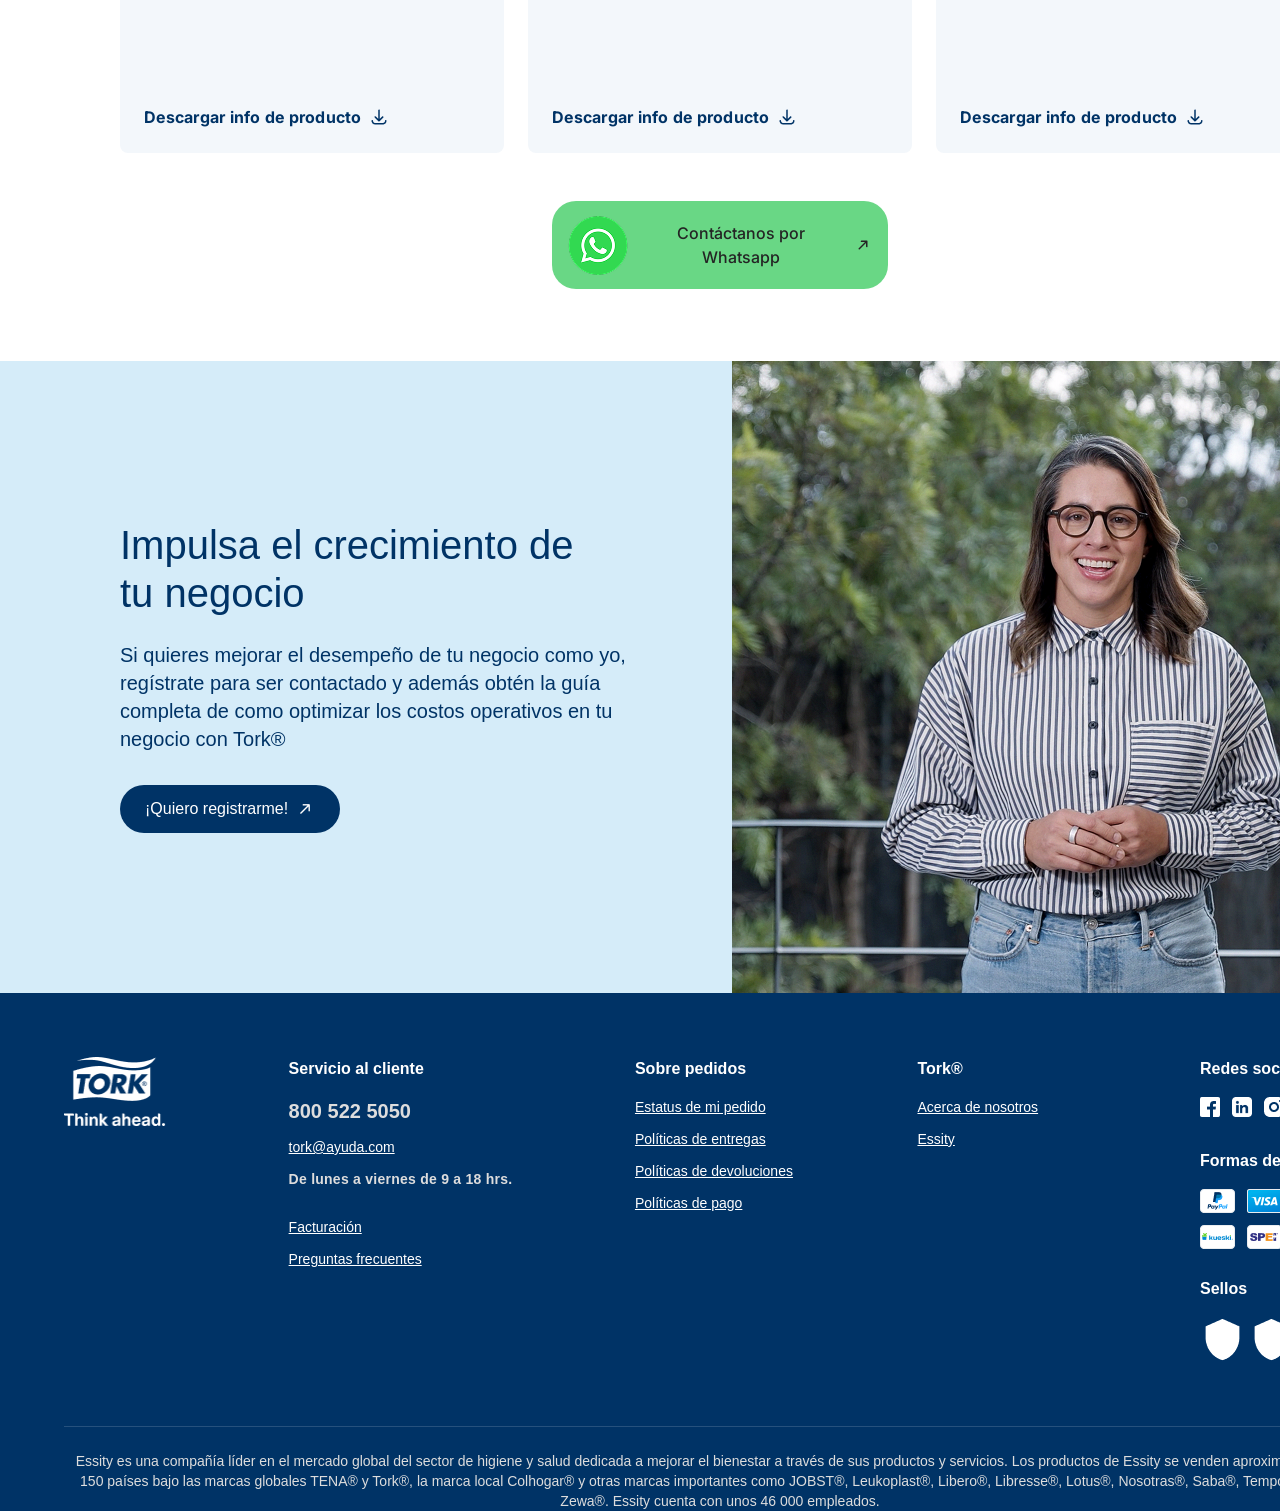
==== commit 4a48091c: "siguiendo con la seccion video adaptandolo a dispositivos moviles y cambio de letra que hizo que se " ====
--- a/index.html
+++ b/index.html
@@ -4,6 +4,10 @@
     <meta charset="UTF-8">
     <meta name="viewport" content="width=device-width, initial-scale=1.0">
     <title>Tork®</title>
+
+    <link rel="preconnect" href="https://fonts.googleapis.com">
+    <link rel="preconnect" href="https://fonts.gstatic.com" crossorigin>
+    <link href="https://fonts.googleapis.com/css2?family=Inter:wght@400;500;700&display=swap" rel="stylesheet">
     <link rel="stylesheet" href="css/styles.css">
 </head>
 
@@ -41,9 +45,8 @@
     </header>
 
     <main>
-      <h1 class="visually-hidden">Tork-Higiene profesional para los desafíos de hoy y del mañana</h1>
-
-   <div class="countdown-mobile">
+
+    <div class="countdown-mobile">
     <p class="countdown-mobile__text">
         Regístrate y descarga la guía de optimización de costos
     </p>
@@ -52,6 +55,9 @@
         Quiero registrarme
     </a>
 </div>
+      <h1 class="visually-hidden">Tork-Higiene profesional para los desafíos de hoy y del mañana</h1>
+
+
 <section class="hero-section">
     <div class="hero-container">
 
--- a/css/styles.css
+++ b/css/styles.css
@@ -25,14 +25,15 @@
   white-space: nowrap;
   border: 0;
 }
+
 html,
 body{
   width: 100%;
   min-height: 100%;
   background-color: var(--primary-blue);
-  font-family: 'Helvetica Neue', Helvetica, Arial, sans-serif;
-}
-font
+  font-family: 'Inter', 'Helvetica Neue', Helvetica, Arial, sans-serif;
+
+}
 
 body {
   margin: 0;
@@ -707,18 +708,17 @@
 }
 
 .innovations-title {
-  width: 898px;
-  height: 100px;
-  opacity: 1;
+  width: auto;
+  max-width: 100%;
+  white-space: nowrap;   
+  height: auto;
   font-weight: 500;
   font-size: 64px;
   line-height: 100px;
   letter-spacing: 0%;
-  vertical-align: middle;
   color: #003A81;
   margin: 0;
 }
-
 .innovations-title .text-green {
   color: #007D32;
 }
@@ -1351,7 +1351,7 @@
 }
 
 .hero-section{
-    margin-top:112px;
+    margin-top:0; 
 }
 
     .hero-container{
@@ -1480,58 +1480,78 @@
         COUNTDOWN MOBILE
 =========================================*/
 
-    .countdown-mobile{
-        display:flex;
-        align-items:center;
-        justify-content:space-between;
-
-        width:100%;
-        height:58px;
-
-        padding:10px 12px 12px;
-        gap:4px;
-
-        background:#003366;
-        box-sizing:border-box;
-    }
-
-    .countdown-mobile__text{
-        width:194px;
-        height:36px;
-
-        margin:0;
-
-        font-family:'Helvetica Neue', Helvetica, Arial, sans-serif;
-        font-weight:500;
-        font-size:12px;
-        line-height:18px;
-
-        color:#FFFFFF;
-    }
-
-    .countdown-mobile__btn{
-        width:128px;
-        height:28px;
-
-        padding:6px 12px;
-        border-radius:28px;
-
-        background:#FFFFFF;
-        color:#003366;
-
-        display:flex;
-        align-items:center;
-        justify-content:center;
-
-        font-family:'Helvetica Neue', Helvetica, Arial, sans-serif;
-        font-size:12px;
-        font-weight:700;
-
-        text-decoration:none;
-        box-sizing:border-box;
-        white-space:nowrap;
-    }
-}
-
-
-
+.countdown-mobile {
+    display: flex !important;
+    align-items: center;
+    justify-content: space-between;
+    width: 100%;
+    height: 58px;
+    padding: 10px 12px 12px 12px; 
+    gap: 4px;
+    background: #007ACC; 
+    box-sizing: border-box;
+    position: relative;
+    z-index: 10;
+    margin-top: 112px;
+}
+
+.countdown-mobile__text {
+    margin: 0;
+    max-width: 194px;
+    font-family: 'Inter', 'Helvetica Neue', Helvetica, Arial, sans-serif;
+    font-weight: 500;
+    font-size: 13px;
+    line-height: 18px;
+    letter-spacing: 0.02em;   
+    color: #FFFFFF;
+}
+
+.countdown-mobile__btn {
+    width: 128px;
+    height: 28px;
+    padding: 6px 12px;
+    border-radius: 28px;
+    background: #FFFFFF;
+    color: #003366;
+    display: flex;
+    align-items: center;
+    justify-content: center;
+    box-sizing: border-box;
+    font-family: 'Helvetica Neue', Helvetica, Arial, sans-serif;
+    font-size: 12px;
+    font-weight: 700;
+    text-decoration: none;
+    white-space: nowrap;
+}
+
+.intro-title {
+    width: 312px;
+    max-width: 100%;
+    text-align: left;
+    font-weight: 400;
+    font-size: 32px;
+    line-height: 40px;
+    letter-spacing: 0%;
+}
+
+.intro-title .highlight-green {
+    font-weight: 500;
+    font-size: 32px;
+    line-height: 40px;
+    letter-spacing: 0%;
+}
+
+.intro-subtitle {
+    width: 312px;
+    max-width: 100%;
+    text-align: left;
+    font-weight: 500;
+    font-size: 16px;
+    line-height: 24px;
+    letter-spacing: 0%;
+    color: #003366;
+    margin: 16px auto 0 0;  
+}
+}
+
+
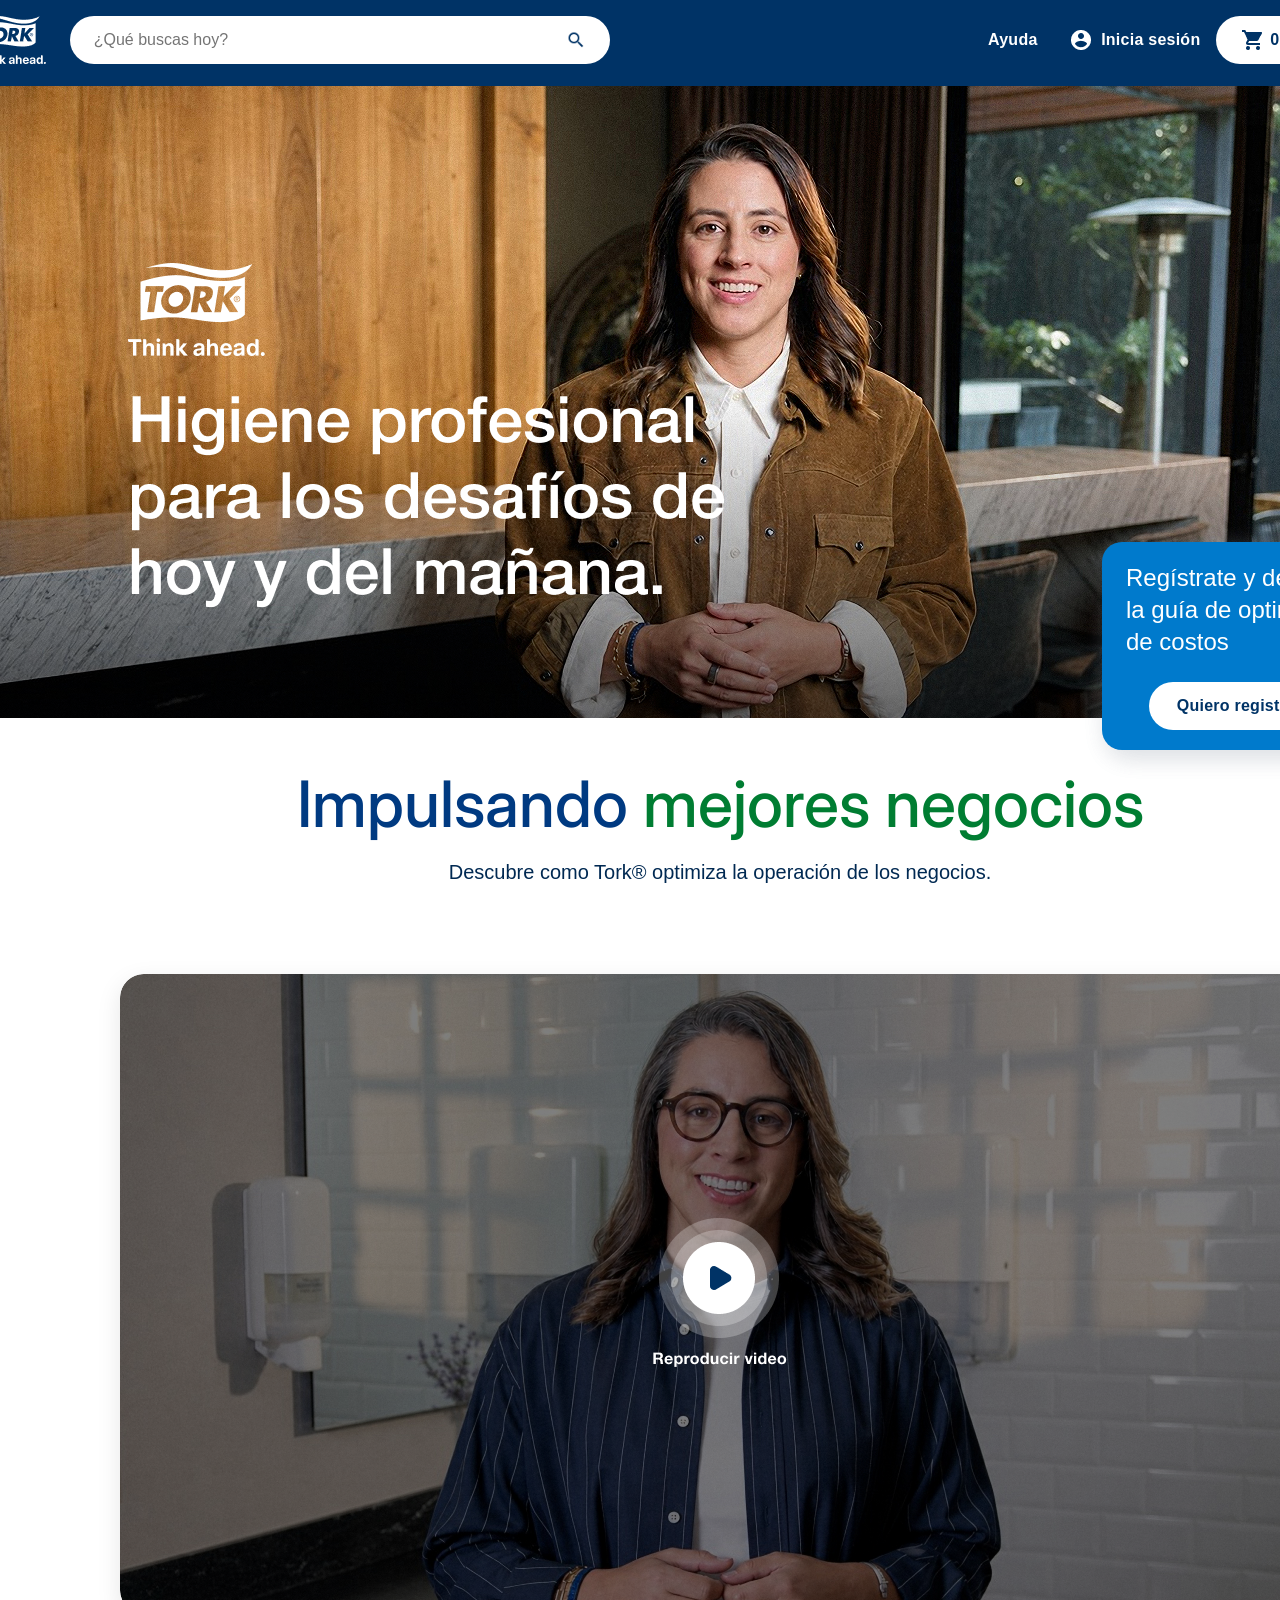
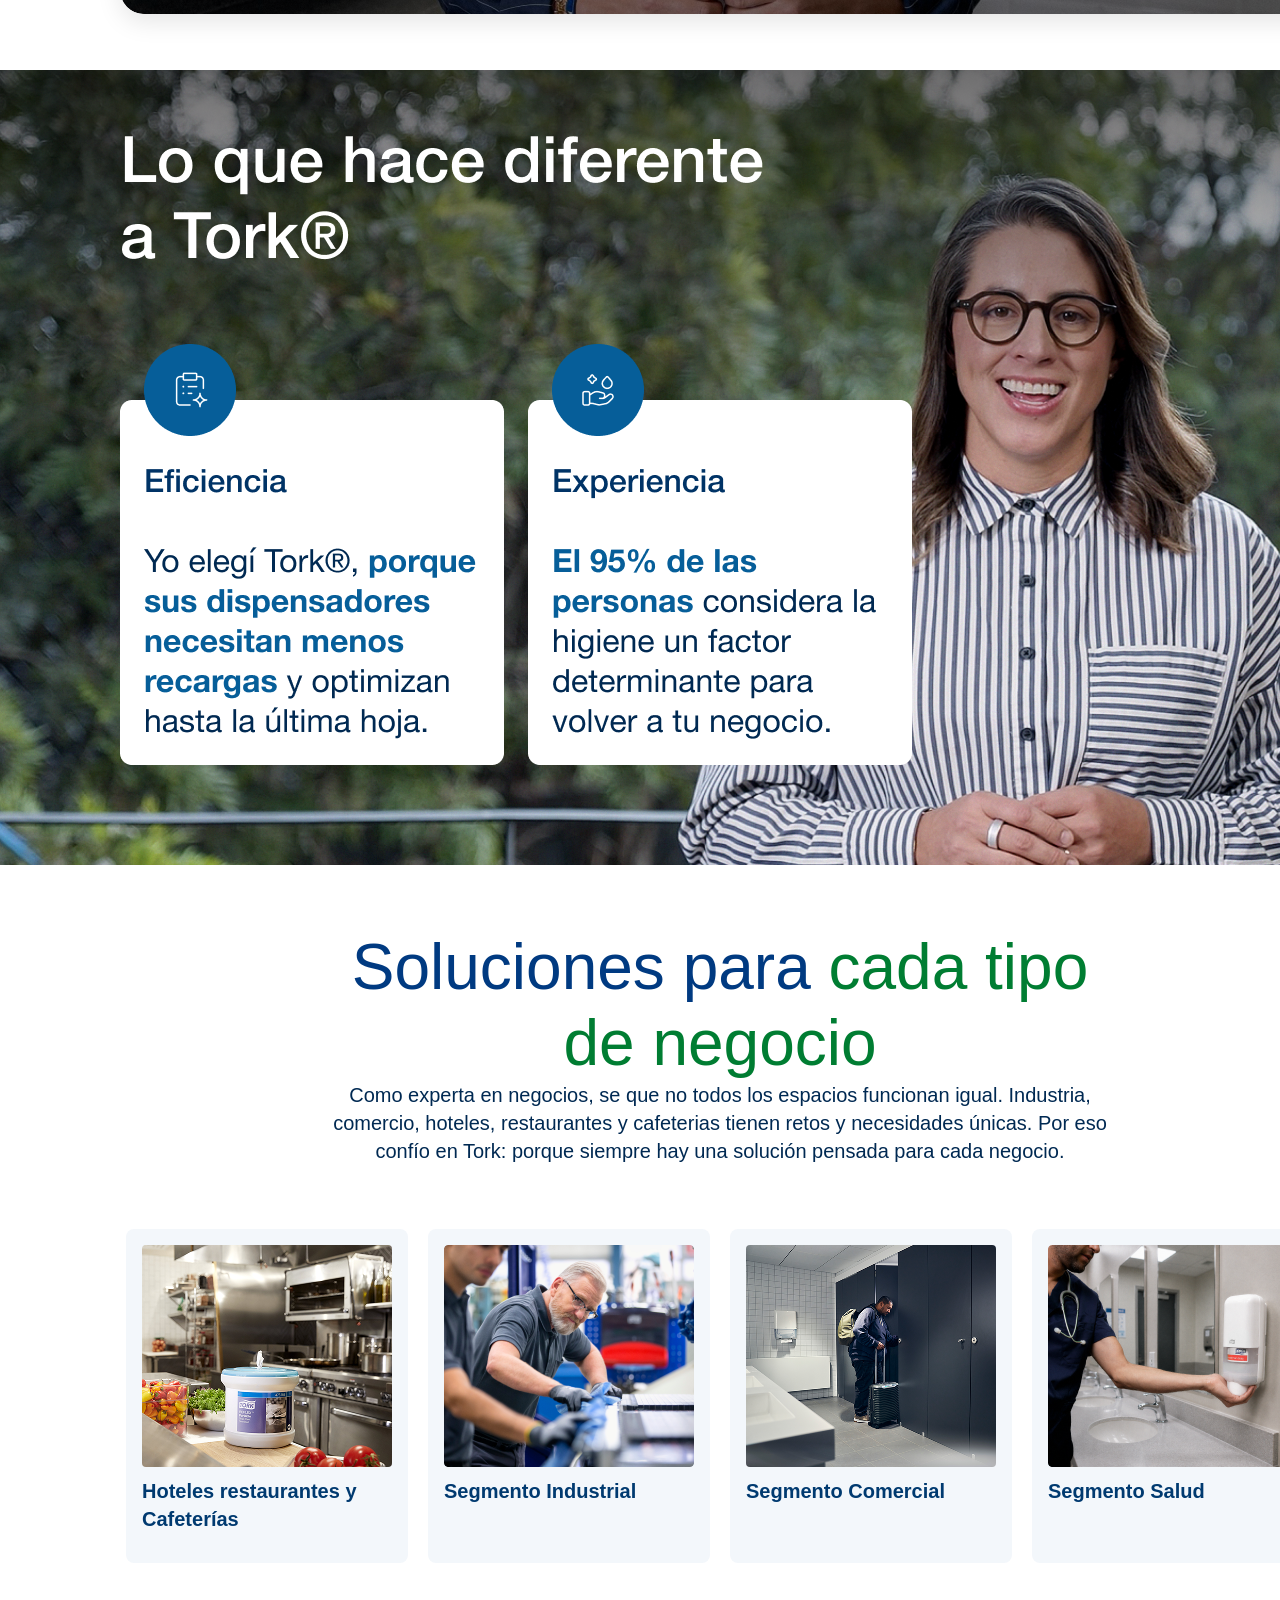
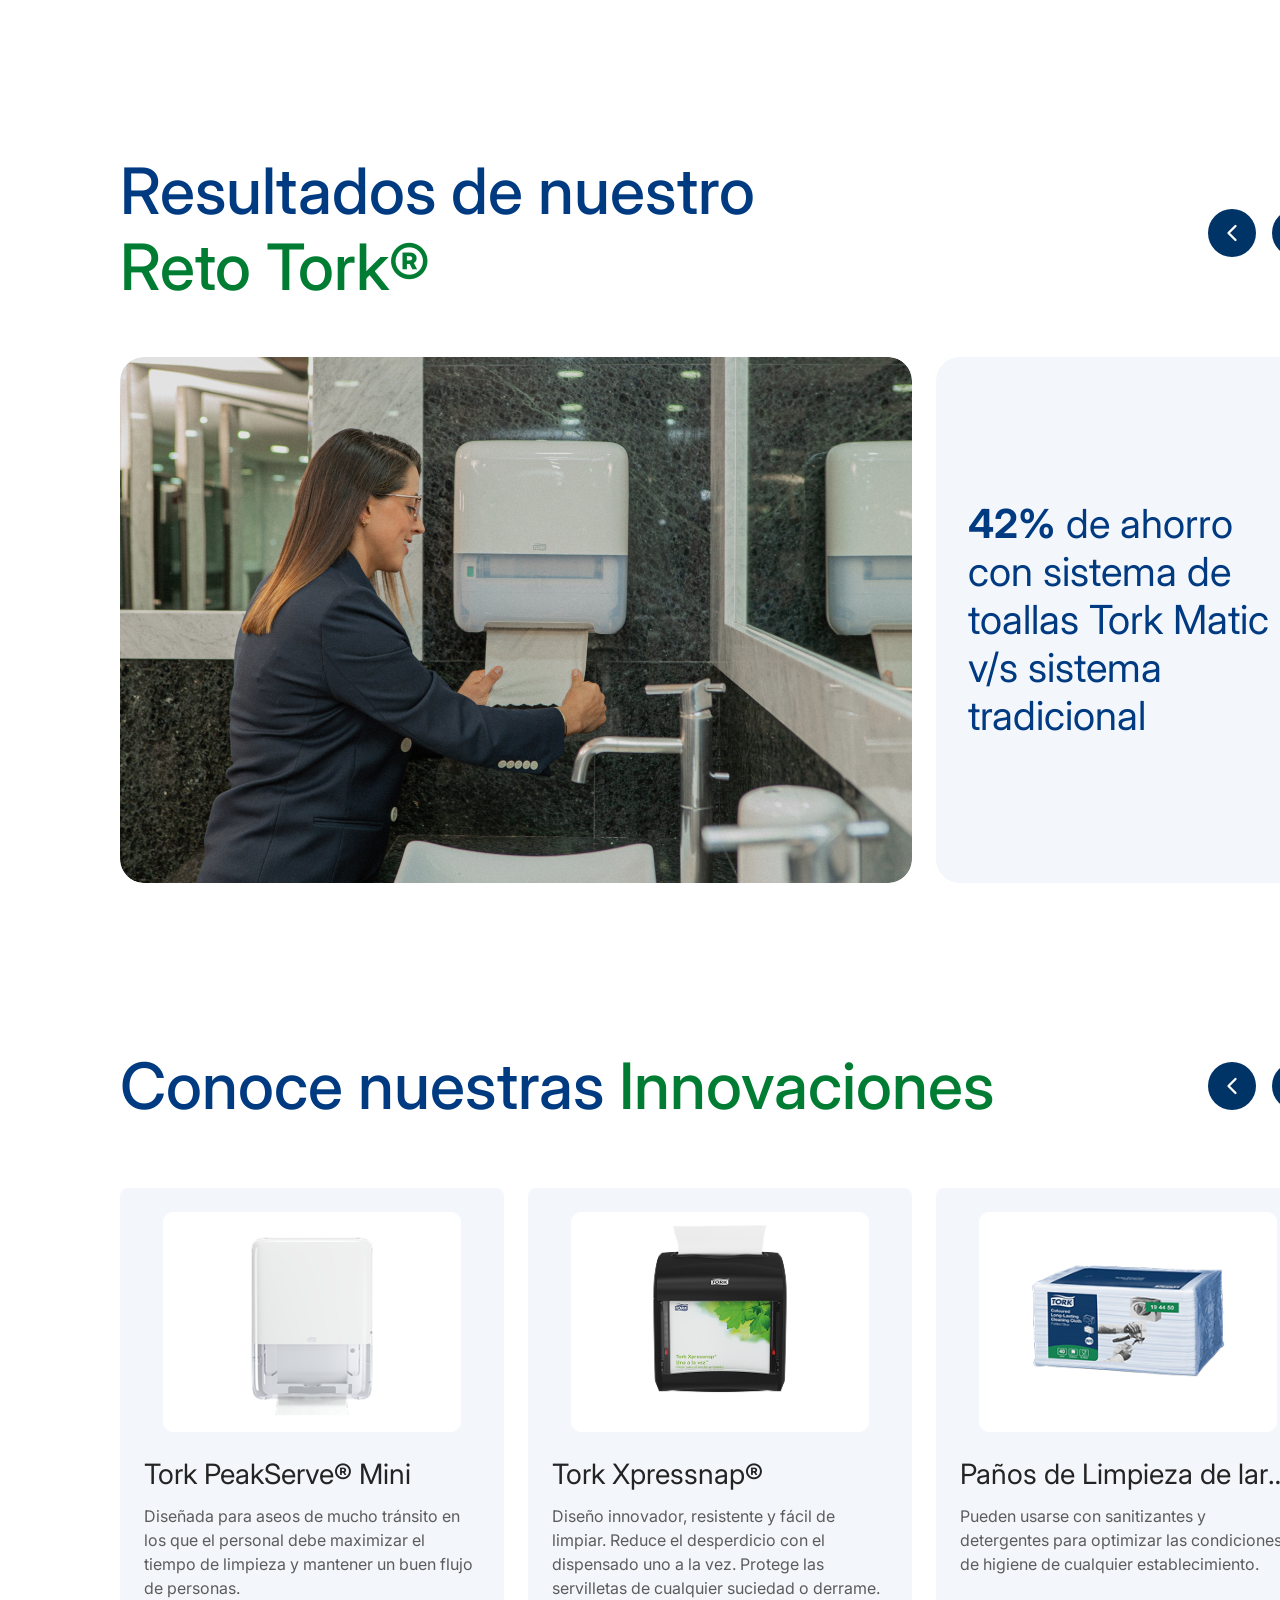
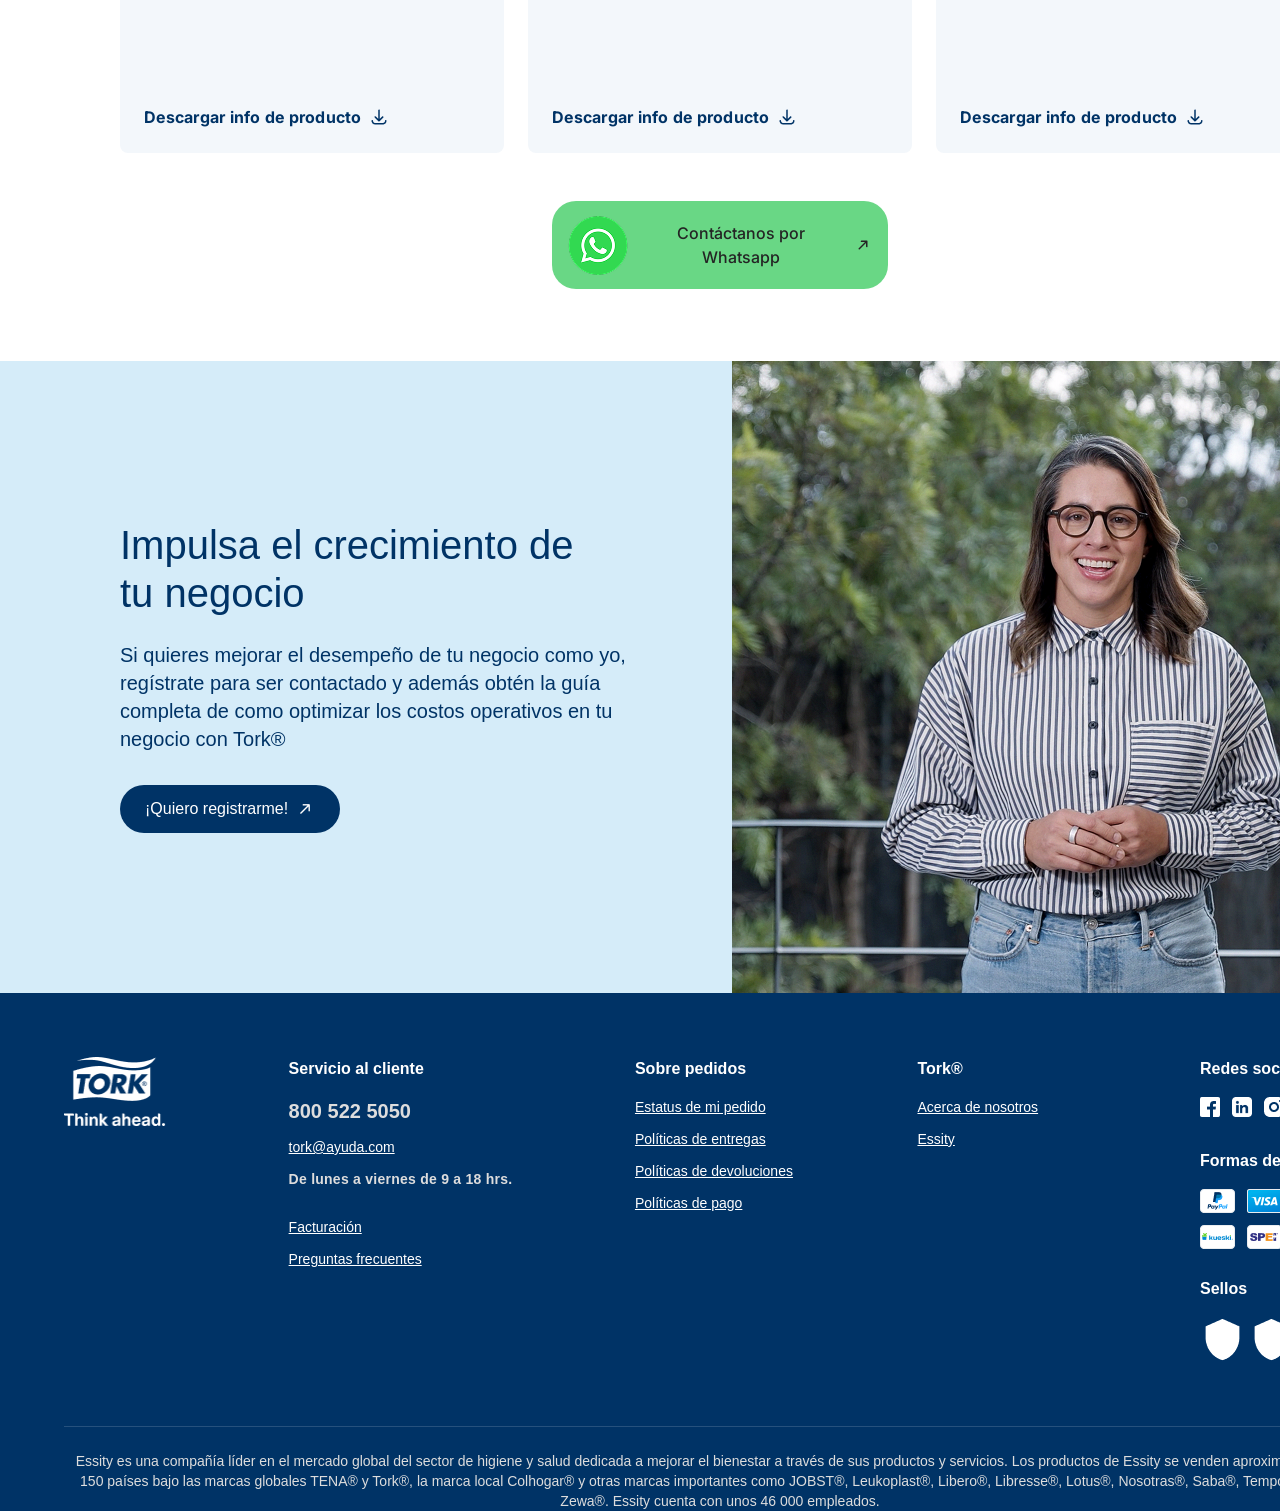
==== commit 86f01f97: "complete y adapte para movil la seccion solución" ====
--- a/index.html
+++ b/index.html
@@ -86,24 +86,26 @@
           </div>
 
           <div class="video-image-wrapper">
-            <img src="assets/video.png" alt="Video Tork" class="video-thumbnail">
+          <img src="assets/video.png" alt="Video Tork" class="video-thumbnail video-thumbnail-desktop">
+          <img src="assets/video (1).png" alt="Video Tork" class="video-thumbnail video-thumbnail-mobile">  
           </div>
 
         </div>
       </section>
 
       <!-- 3. FEATURES SECTION -->
-      <section class="features-section">
-        <div class="features-container">
-          <img src="assets/[3] modulo.png" alt="Lo que hace diferente a Tork" class="features-img">
-        </div>
-      </section>
+  <section class="features-section">
+    <div class="features-container">
+      <img src="assets/[3] modulo.png" alt="Lo que hace diferente a Tork" class="features-img features-img-desktop">
+      <img src="assets/cover.png" alt="Lo que hace diferente a Tork" class="features-img features-img-mobile">
+    </div>
+  </section>
 
       <!-- 4. SOLUTIONS SECTION -->
       <section class="solutions-section">
         <div class="solutions-container">
           <div class="solutions-header">
-            <h2 class="solutions-title">Soluciones para <span class="text-green">cada <br> tipo de negocio</span></h2>
+          <h2 class="solutions-title"><span class="solutions-title__part1">Soluciones para</span> <span class="solutions-title__part2">cada tipo de negocio</span></h2>
             <p class="solutions-subtitle">
               Como experta en negocios, se que no todos los espacios funcionan igual. Industria, comercio, hoteles, restaurantes y cafeterias tienen retos y necesidades únicas. Por eso confío en Tork: porque siempre hay una solución pensada para cada negocio.
             </p>
--- a/css/styles.css
+++ b/css/styles.css
@@ -486,8 +486,12 @@
   margin-bottom: 0;
 }
 
-.solutions-title .text-green {
-  color: #007D32; 
+.solutions-title__part1 {
+  color: #003A81;   
+}
+
+.solutions-title__part2 {
+  color: #007D32;  
 }
 
 .solutions-subtitle {
@@ -1305,6 +1309,11 @@
     display:none;
 }
 
+.video-thumbnail-mobile { display: none; }
+
+  .features-img-mobile {
+  display: none;
+}
 /*=========================================
             HEADER MOBILE
 =========================================*/
@@ -1333,6 +1342,9 @@
    .login-link span{
     display:none;
    }
+
+.video-thumbnail-desktop { display: none; }
+.video-thumbnail-mobile { display: block; }
 
 .page-wrapper{
     width:100%;
@@ -1414,8 +1426,6 @@
     height:40px;
 }
 
-
-
 .header-actions{
     position: static;
     width: 113px;
@@ -1475,6 +1485,8 @@
         height:auto;
         object-fit:cover;
     }
+
+
 
 /*=========================================
         COUNTDOWN MOBILE
@@ -1524,6 +1536,10 @@
     white-space: nowrap;
 }
 
+/*===============================
+  INTRO
+================================*/
+
 .intro-title {
     width: 312px;
     max-width: 100%;
@@ -1552,6 +1568,139 @@
     color: #003366;
     margin: 16px auto 0 0;  
 }
-}
-
-
+
+.video-image-wrapper {
+    width: 312px;
+    max-width: 100%;
+    height: 409px;
+    border-radius: 16px;
+    margin: 32px auto 0 auto;
+    overflow: hidden;
+}
+
+.video-thumbnail {
+    width: 100%;
+    height: 100%;
+    object-fit: cover; 
+    display: block;
+}
+
+.features-section {
+  width: 100%;
+  height: auto;
+}
+
+.features-container {
+  width: 100%;
+  height: auto;
+}
+
+.features-img-desktop {
+  display: none;
+}
+
+.features-img-mobile {
+  display: block;
+  width: 100%;
+  max-width: 100%;
+  height: auto;   
+  margin: 0 auto;
+}
+
+.solutions-title {
+    width: 312px;
+    max-width: 100%;
+    text-align: center;
+    font-weight: 700;
+    font-size: 32px;
+    line-height: 40px;
+    letter-spacing: 0%;
+    margin: 0 auto;
+}
+
+.solutions-section {
+  width: 100%;
+  height: auto;
+  padding: 48px 0;
+}
+
+.solutions-container {
+  padding: 0 24px;  
+  max-width: 100%;
+}
+
+.solutions-header {
+  margin-bottom: 32px;
+  max-width: 100%;
+}
+
+.solutions-title__part1 {
+  color: #007D32;  
+  font-weight: 700;
+}
+
+.solutions-title__part2 {
+  color: #003A81;  
+  font-weight: 400; 
+}
+
+.solutions-subtitle {
+    width: 312px;
+    max-width: 100%;
+    text-align: center;
+    font-weight: 400;
+    font-size: 16px;
+    line-height: 24px;
+    letter-spacing: 0%;
+    margin: 16px auto 0 auto;
+}
+
+.solutions-grid {
+  grid-template-columns: 1fr;
+  max-width: 312px;
+  margin: 0 auto;
+  gap: 24px;   
+}
+
+.solution-card {
+  width: 312px;
+  max-width: 100%;
+  height: 428px;
+  padding: 16px 16px 24px 16px;
+  gap: 10px;
+  border-radius: 8px;
+}
+
+.solution-card {
+  width: 312px;
+  max-width: 100%;
+  height: 428px;
+  padding: 16px 16px 24px 16px;
+  gap: 10px;
+  border-radius: 8px;
+}
+
+.solution-card__image {
+  width: 280px;
+  max-width: 100%;
+  height: 308px;
+  border-radius: 4px;
+}
+
+.solution-card h3 {
+  width: 280px;
+  max-width: 100%;
+  height: auto;  
+}
+
+.solution-card {
+  width: 312px;
+  max-width: 100%;
+  height: 400px;
+  padding: 16px 16px 24px 16px;
+  gap: 10px;
+  border-radius: 8px;
+}
+}
+
+
